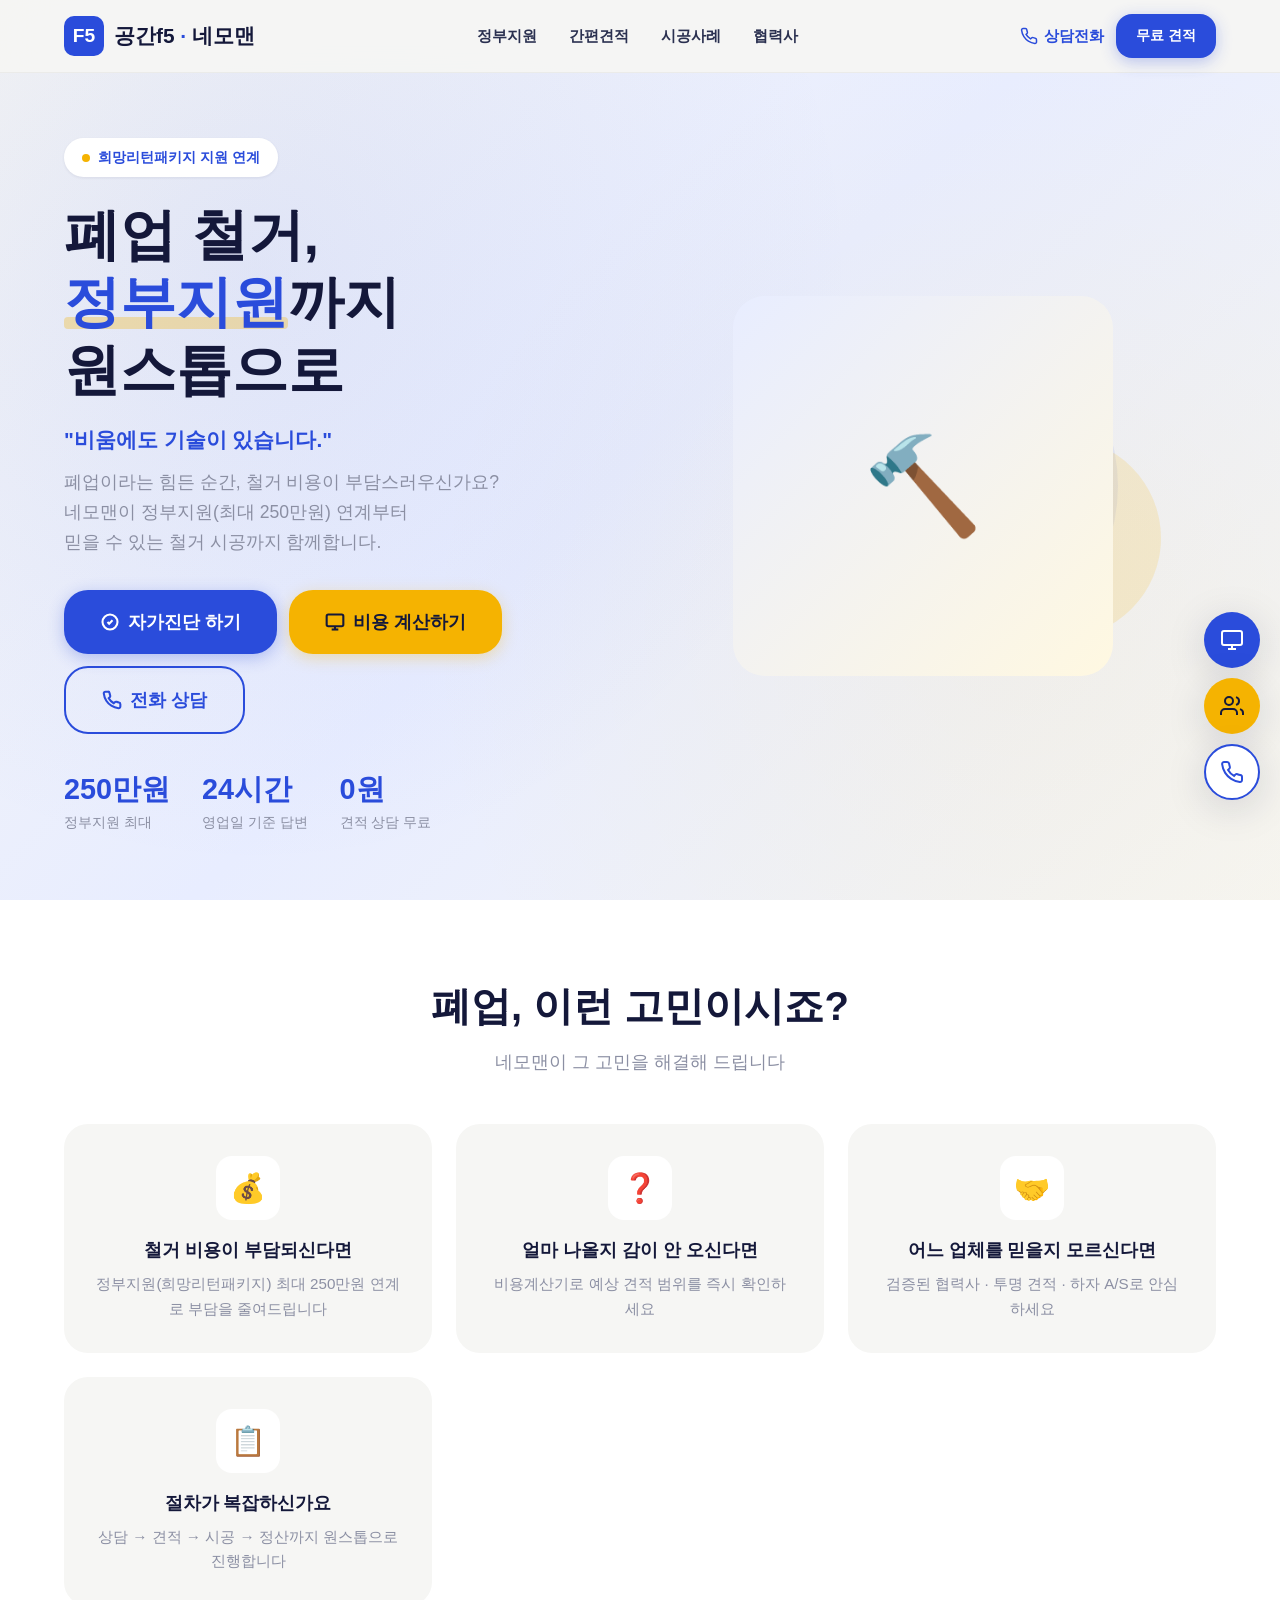
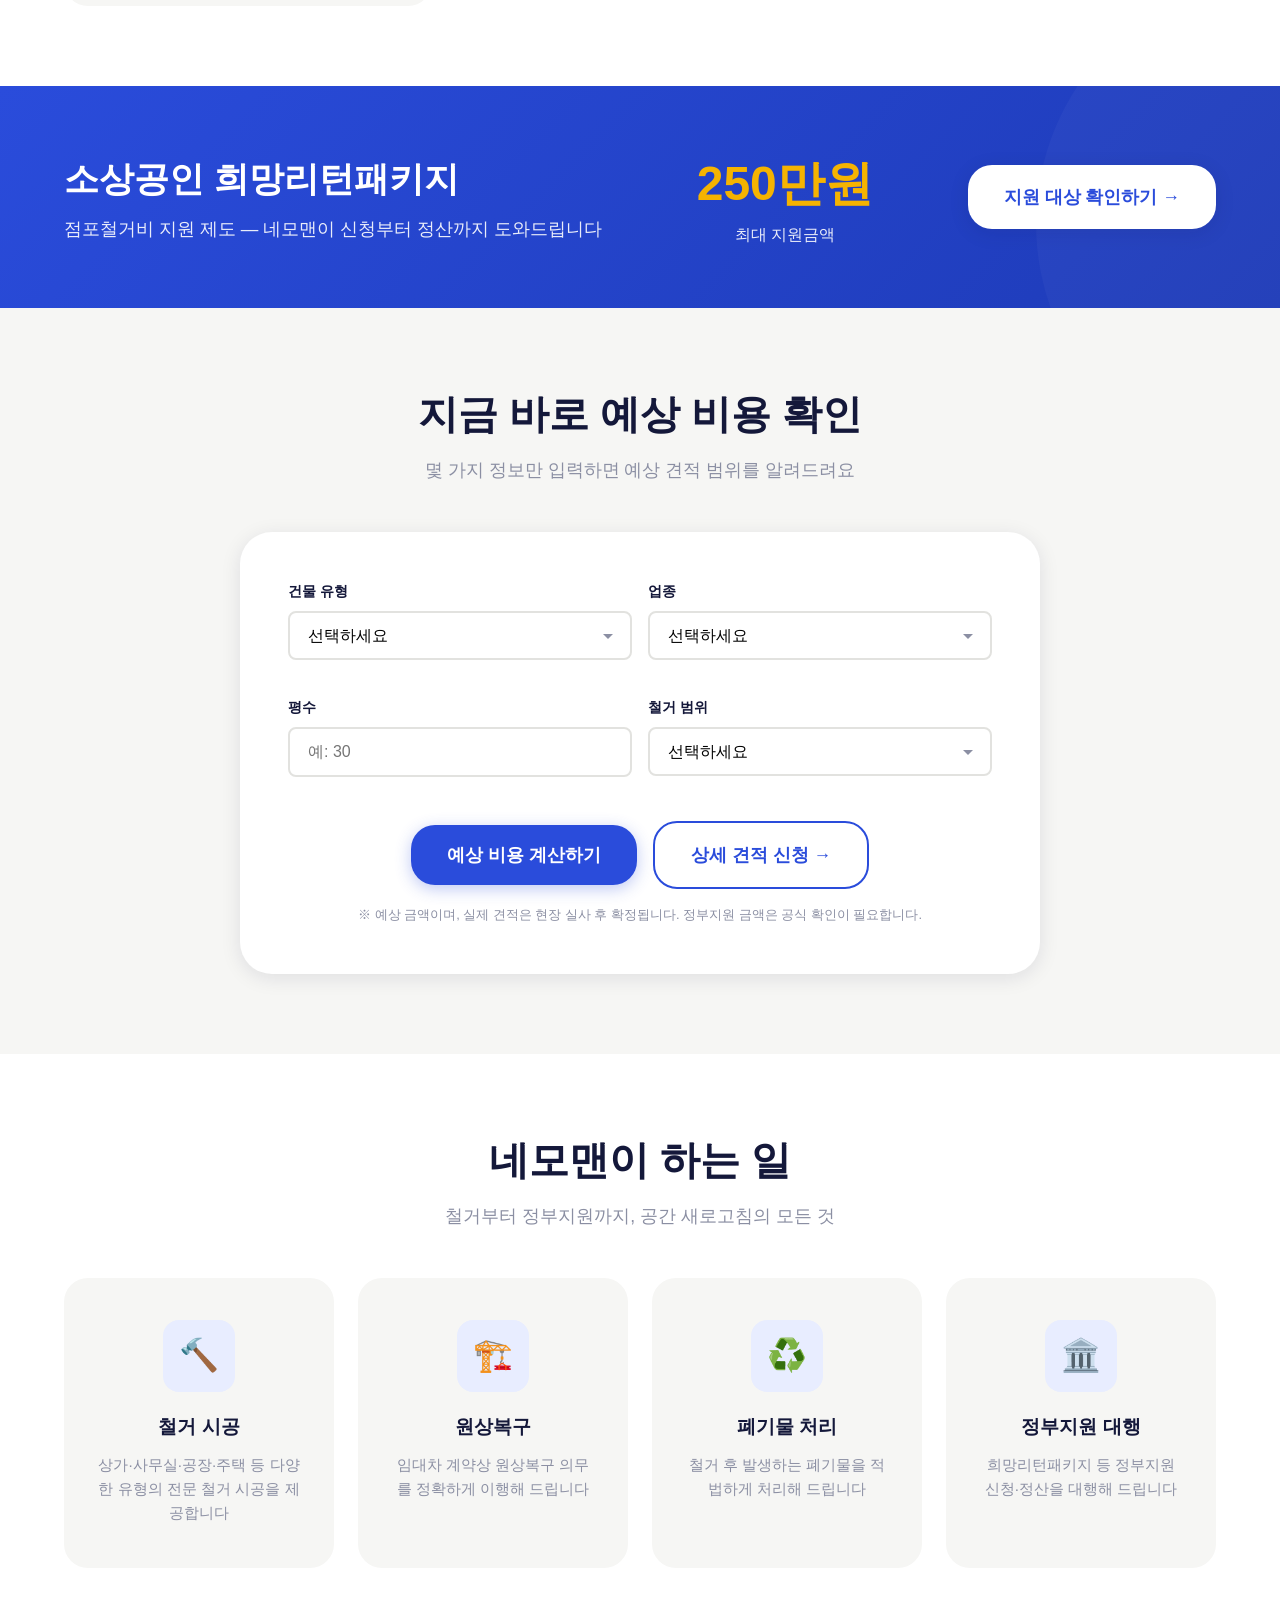
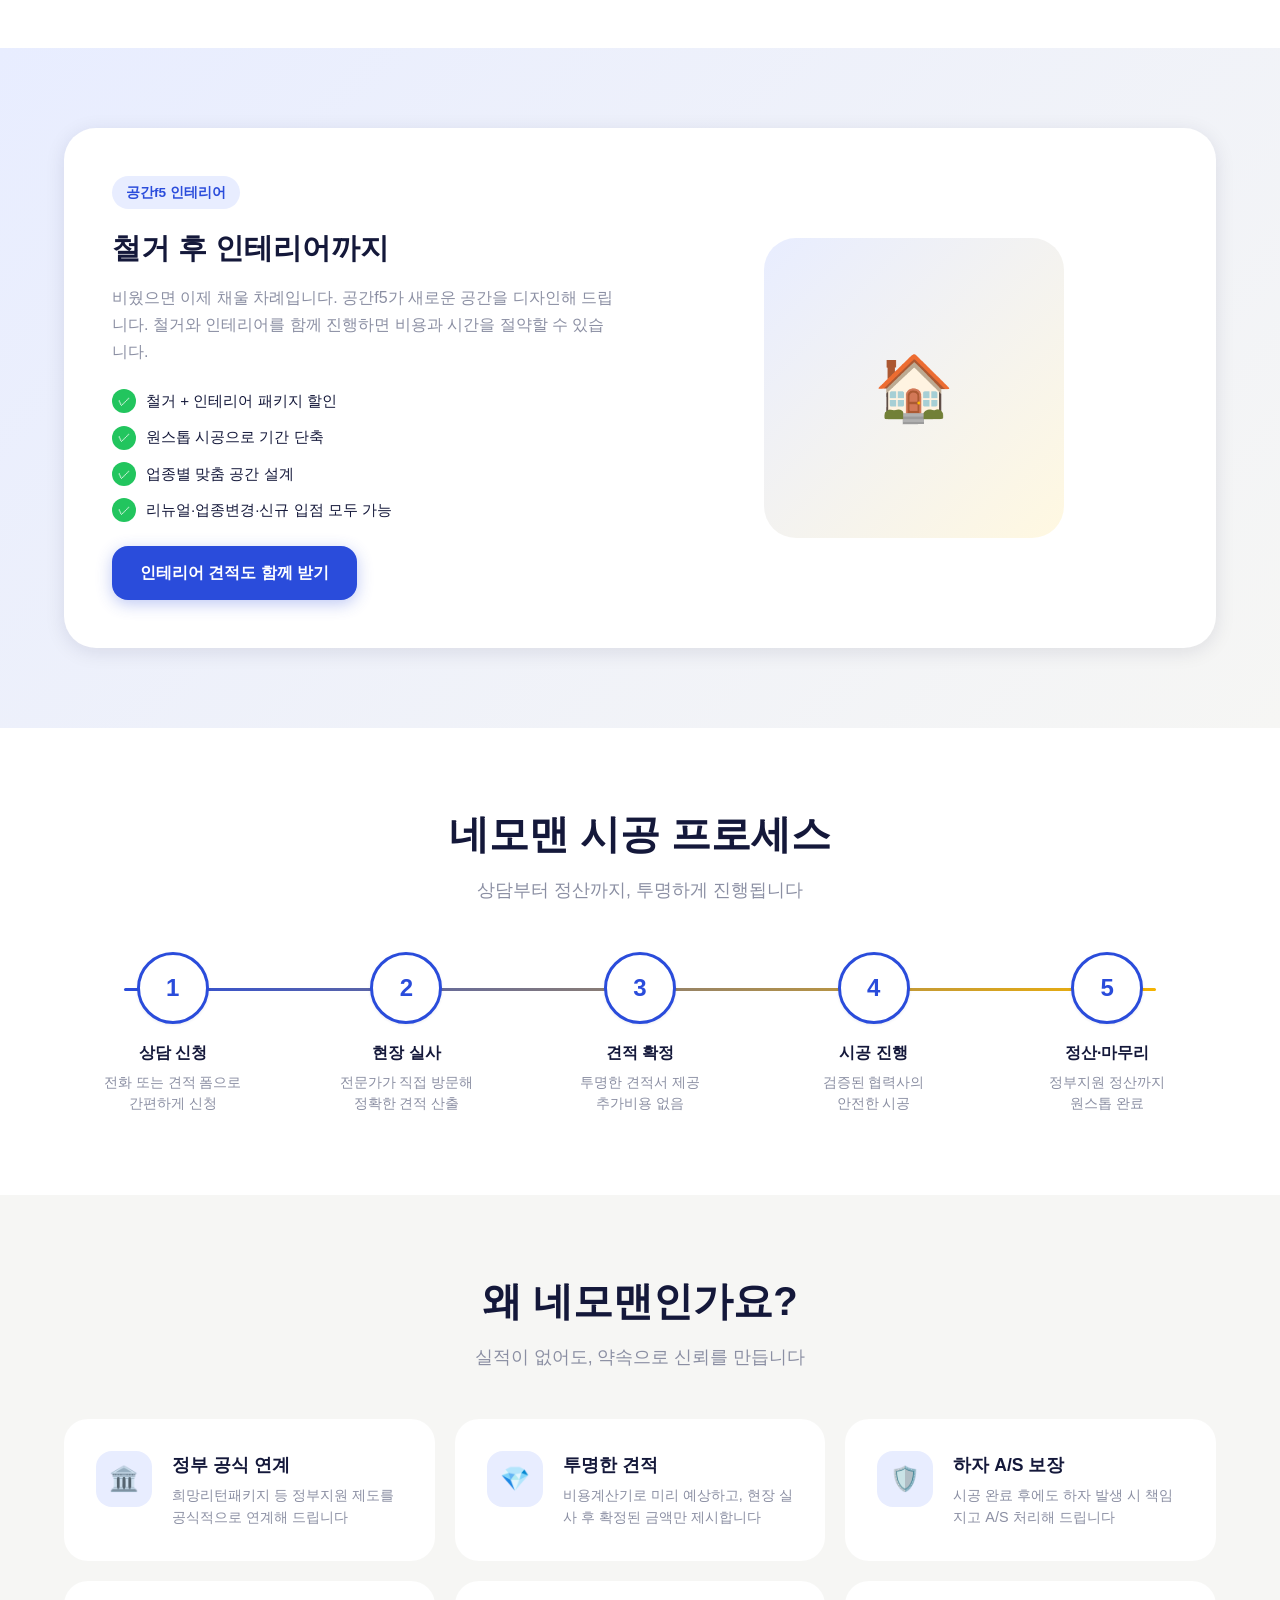
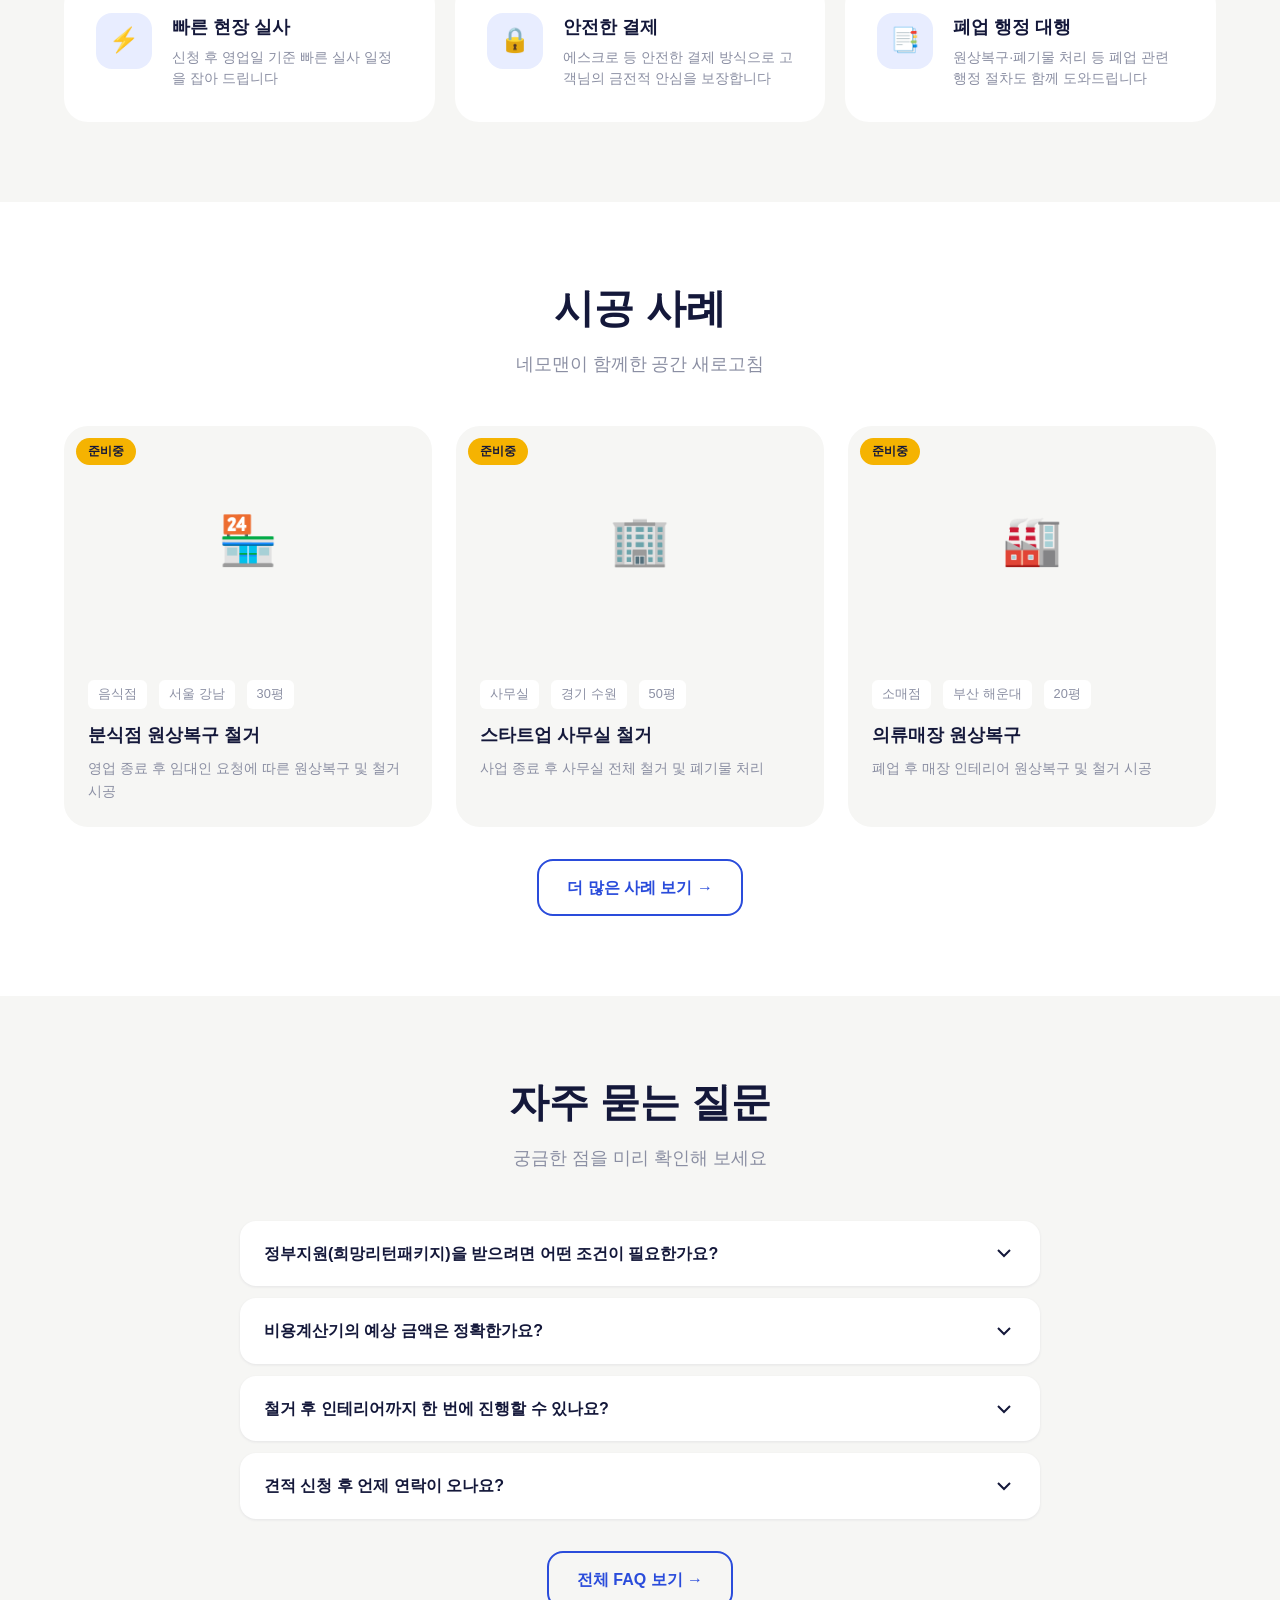
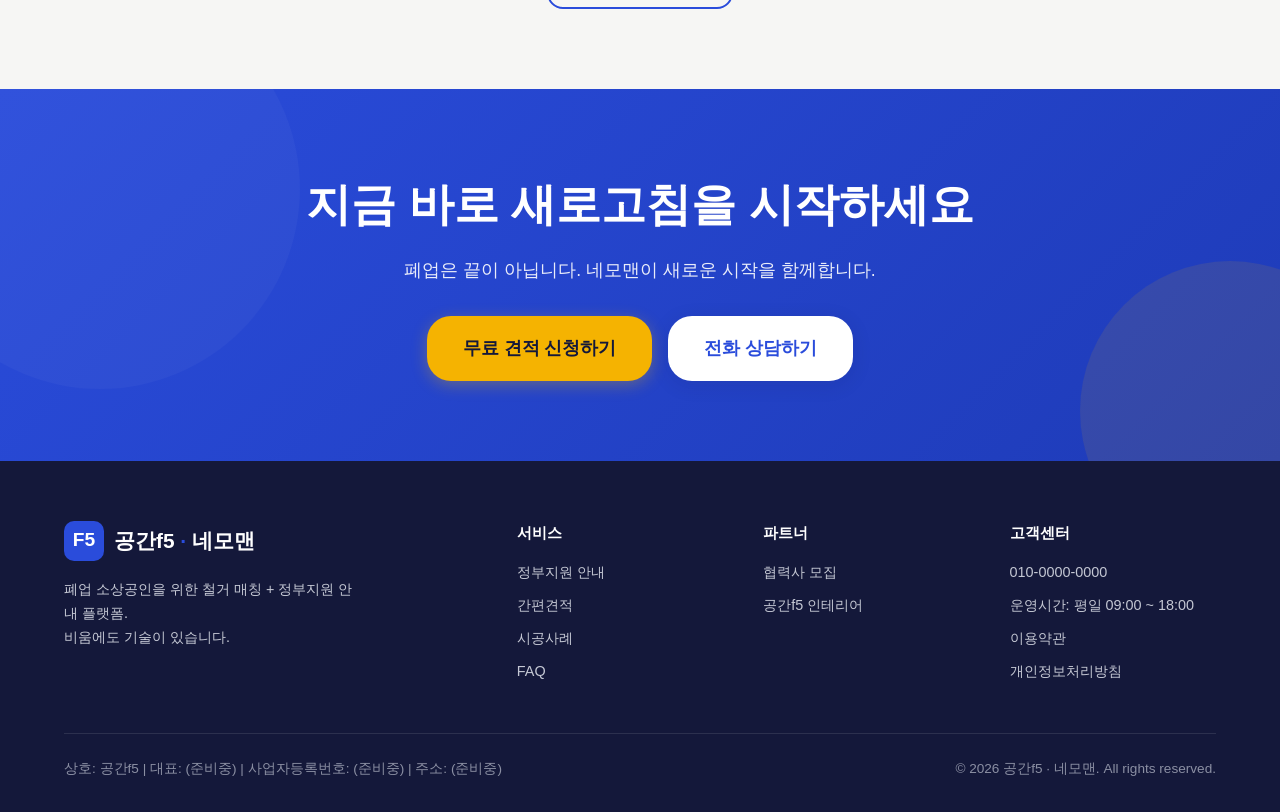
==== page/index.html @ 36fe24f1 "page 디렉토리 사이트 페이지 추가 Co-Authored-By: Claude Opus 4.8 (1M context) <noreply@anthropic.com>" ====
<!DOCTYPE html>
<html lang="ko">
<head>
    <meta charset="UTF-8">
    <meta name="viewport" content="width=device-width, initial-scale=1.0">
    <title>네모맨 · 공간f5 — 폐업 철거, 정부지원까지 원스톱</title>
    <meta name="description" content="폐업 소상공인을 위한 철거 매칭 + 정부지원 안내. 희망리턴패키지 최대 250만원 지원 연계. 비용계산기로 바로 확인하세요.">
    <link rel="stylesheet" href="style.css">
    <style>
        /* ===== HERO SECTION ===== */
        .hero {
            min-height: 100vh;
            display: flex;
            align-items: center;
            padding-top: 72px;
            position: relative;
            overflow: hidden;
            background: linear-gradient(135deg, var(--bg) 0%, var(--light-blue) 50%, var(--bg) 100%);
        }

        .hero-bg-pattern {
            position: absolute;
            top: 0;
            left: 0;
            right: 0;
            bottom: 0;
            background-image: 
                radial-gradient(circle at 20% 30%, rgba(42,76,219,0.08) 0%, transparent 50%),
                radial-gradient(circle at 80% 70%, rgba(245,179,1,0.06) 0%, transparent 50%);
            pointer-events: none;
        }

        .hero-inner {
            max-width: 1200px;
            margin: 0 auto;
            padding: 0 24px;
            display: grid;
            grid-template-columns: 1fr 1fr;
            gap: 60px;
            align-items: center;
            position: relative;
            z-index: 1;
        }

        .hero-content {
            animation: fadeInUp 0.8s ease forwards;
        }

        .hero-tag {
            display: inline-flex;
            align-items: center;
            gap: 8px;
            background: var(--white);
            color: var(--primary);
            padding: 8px 18px;
            border-radius: 100px;
            font-size: 0.9rem;
            font-weight: 700;
            margin-bottom: 24px;
            box-shadow: var(--shadow-sm);
        }

        .hero-tag .dot {
            width: 8px;
            height: 8px;
            background: var(--accent);
            border-radius: 50%;
            animation: pulse 2s ease infinite;
        }

        .hero-title {
            font-size: clamp(2.2rem, 5vw, 3.5rem);
            font-weight: 900;
            line-height: 1.2;
            margin-bottom: 20px;
            color: var(--ink);
        }

        .hero-title .highlight {
            color: var(--primary);
            position: relative;
        }

        .hero-title .highlight::after {
            content: '';
            position: absolute;
            bottom: 4px;
            left: 0;
            right: 0;
            height: 12px;
            background: var(--accent);
            opacity: 0.3;
            border-radius: 4px;
            z-index: -1;
        }

        .hero-slogan {
            font-size: 1.3rem;
            font-weight: 600;
            color: var(--primary);
            margin-bottom: 12px;
        }

        .hero-desc {
            font-size: 1.1rem;
            color: var(--gray);
            margin-bottom: 32px;
            line-height: 1.7;
        }

        .hero-cta-group {
            display: flex;
            flex-wrap: wrap;
            gap: 12px;
            margin-bottom: 32px;
        }

        .hero-stats {
            display: flex;
            gap: 32px;
        }

        .hero-stat {
            text-align: left;
        }

        .hero-stat-number {
            font-size: 1.8rem;
            font-weight: 900;
            color: var(--primary);
        }

        .hero-stat-label {
            font-size: 0.85rem;
            color: var(--gray);
            font-weight: 500;
        }

        .hero-visual {
            display: flex;
            justify-content: center;
            align-items: center;
            position: relative;
            animation: fadeInUp 0.8s ease 0.2s both;
        }

        .hero-character {
            width: 100%;
            max-width: 420px;
            position: relative;
            z-index: 2;
        }

        .hero-character img {
            width: 100%;
            border-radius: var(--radius-xl);
            box-shadow: var(--shadow-lg);
        }

        .hero-blob {
            position: absolute;
            width: 350px;
            height: 350px;
            background: var(--primary);
            opacity: 0.08;
            border-radius: 50%;
            top: 50%;
            left: 50%;
            transform: translate(-50%, -50%);
            z-index: 1;
        }

        .hero-blob-accent {
            position: absolute;
            width: 200px;
            height: 200px;
            background: var(--accent);
            opacity: 0.15;
            border-radius: 50%;
            bottom: 10%;
            right: 10%;
            z-index: 1;
        }

        /* ===== EMPATHY SECTION ===== */
        .empathy {
            background: var(--white);
        }

        .empathy-grid {
            display: grid;
            grid-template-columns: repeat(auto-fit, minmax(280px, 1fr));
            gap: 24px;
        }

        .empathy-card {
            background: var(--bg);
            border-radius: var(--radius-lg);
            padding: 32px;
            text-align: center;
            transition: all 0.3s ease;
        }

        .empathy-card:hover {
            background: var(--light-blue);
            transform: translateY(-4px);
        }

        .empathy-icon {
            width: 64px;
            height: 64px;
            background: var(--white);
            border-radius: var(--radius);
            display: flex;
            align-items: center;
            justify-content: center;
            margin: 0 auto 16px;
            font-size: 1.8rem;
        }

        .empathy-card h3 {
            font-size: 1.1rem;
            font-weight: 700;
            margin-bottom: 8px;
        }

        .empathy-card p {
            font-size: 0.95rem;
            color: var(--gray);
        }

        /* ===== SUPPORT BANNER ===== */
        .support-banner {
            background: linear-gradient(135deg, var(--primary) 0%, var(--primary-dark) 100%);
            color: var(--white);
            padding: 60px 0;
            position: relative;
            overflow: hidden;
        }

        .support-banner::before {
            content: '';
            position: absolute;
            top: -50%;
            right: -20%;
            width: 500px;
            height: 500px;
            background: rgba(255,255,255,0.03);
            border-radius: 50%;
        }

        .support-banner-inner {
            max-width: 1200px;
            margin: 0 auto;
            padding: 0 24px;
            display: flex;
            justify-content: space-between;
            align-items: center;
            flex-wrap: wrap;
            gap: 24px;
            position: relative;
            z-index: 1;
        }

        .support-banner-text h2 {
            font-size: clamp(1.5rem, 3vw, 2.2rem);
            font-weight: 800;
            margin-bottom: 8px;
        }

        .support-banner-text p {
            font-size: 1.1rem;
            opacity: 0.9;
        }

        .support-banner-amount {
            text-align: center;
        }

        .support-banner-amount .amount {
            font-size: 3rem;
            font-weight: 900;
            color: var(--accent);
        }

        .support-banner-amount .label {
            font-size: 1rem;
            opacity: 0.9;
        }

        /* ===== CALCULATOR TEASER ===== */
        .calc-teaser {
            background: var(--bg);
        }

        .calc-teaser-inner {
            background: var(--white);
            border-radius: var(--radius-xl);
            padding: 48px;
            box-shadow: var(--shadow);
            max-width: 800px;
            margin: 0 auto;
        }

        .calc-teaser-form {
            display: grid;
            grid-template-columns: repeat(2, 1fr);
            gap: 16px;
            margin-bottom: 24px;
        }

        .calc-teaser-result {
            background: linear-gradient(135deg, var(--light-blue) 0%, var(--light-yellow) 100%);
            border-radius: var(--radius);
            padding: 24px;
            text-align: center;
            margin-bottom: 20px;
        }

        .calc-teaser-result .result-label {
            font-size: 0.9rem;
            color: var(--gray);
            margin-bottom: 8px;
        }

        .calc-teaser-result .result-amount {
            font-size: 2rem;
            font-weight: 900;
            color: var(--primary);
        }

        .calc-teaser-result .result-note {
            font-size: 0.8rem;
            color: var(--gray);
            margin-top: 8px;
        }

        .calc-teaser-disclaimer {
            font-size: 0.8rem;
            color: var(--gray);
            text-align: center;
        }

        /* ===== SERVICES ===== */
        .services {
            background: var(--white);
        }

        .services-grid {
            display: grid;
            grid-template-columns: repeat(auto-fit, minmax(260px, 1fr));
            gap: 24px;
        }

        .service-card {
            background: var(--bg);
            border-radius: var(--radius-lg);
            padding: 40px 32px;
            text-align: center;
            transition: all 0.3s ease;
            border: 2px solid transparent;
        }

        .service-card:hover {
            border-color: var(--primary);
            transform: translateY(-6px);
            box-shadow: var(--shadow);
        }

        .service-icon {
            width: 72px;
            height: 72px;
            background: var(--light-blue);
            border-radius: var(--radius);
            display: flex;
            align-items: center;
            justify-content: center;
            margin: 0 auto 20px;
            font-size: 2rem;
        }

        .service-card h3 {
            font-size: 1.2rem;
            font-weight: 800;
            margin-bottom: 10px;
        }

        .service-card p {
            font-size: 0.95rem;
            color: var(--gray);
            line-height: 1.6;
        }

        /* ===== CROSS-SELL BRIDGE ===== */
        .cross-sell {
            background: linear-gradient(135deg, var(--light-blue) 0%, var(--bg) 100%);
        }

        .cross-sell-card {
            background: var(--white);
            border-radius: var(--radius-xl);
            padding: 48px;
            display: grid;
            grid-template-columns: 1fr 1fr;
            gap: 40px;
            align-items: center;
            box-shadow: var(--shadow);
        }

        .cross-sell-text h3 {
            font-size: 1.8rem;
            font-weight: 800;
            margin-bottom: 12px;
        }

        .cross-sell-text p {
            color: var(--gray);
            margin-bottom: 24px;
            line-height: 1.7;
        }

        .cross-sell-features {
            display: flex;
            flex-direction: column;
            gap: 12px;
            margin-bottom: 24px;
        }

        .cross-sell-feature {
            display: flex;
            align-items: center;
            gap: 10px;
            font-size: 0.95rem;
        }

        .cross-sell-feature .check {
            width: 24px;
            height: 24px;
            background: var(--success);
            color: var(--white);
            border-radius: 50%;
            display: flex;
            align-items: center;
            justify-content: center;
            font-size: 0.8rem;
            flex-shrink: 0;
        }

        .cross-sell-visual {
            display: flex;
            justify-content: center;
            align-items: center;
        }

        .cross-sell-visual .placeholder {
            width: 100%;
            max-width: 300px;
            aspect-ratio: 1;
            background: linear-gradient(135deg, var(--light-blue), var(--light-yellow));
            border-radius: var(--radius-xl);
            display: flex;
            align-items: center;
            justify-content: center;
            font-size: 4rem;
        }

        /* ===== PROCESS ===== */
        .process {
            background: var(--white);
        }

        .process-steps {
            display: flex;
            justify-content: space-between;
            align-items: flex-start;
            gap: 16px;
            position: relative;
        }

        .process-steps::before {
            content: '';
            position: absolute;
            top: 36px;
            left: 60px;
            right: 60px;
            height: 3px;
            background: linear-gradient(90deg, var(--primary), var(--accent));
            border-radius: 3px;
        }

        .process-step {
            flex: 1;
            text-align: center;
            position: relative;
            z-index: 1;
        }

        .process-step-number {
            width: 72px;
            height: 72px;
            background: var(--white);
            border: 3px solid var(--primary);
            border-radius: 50%;
            display: flex;
            align-items: center;
            justify-content: center;
            margin: 0 auto 16px;
            font-size: 1.5rem;
            font-weight: 900;
            color: var(--primary);
            box-shadow: var(--shadow-sm);
        }

        .process-step h4 {
            font-size: 1rem;
            font-weight: 700;
            margin-bottom: 6px;
        }

        .process-step p {
            font-size: 0.85rem;
            color: var(--gray);
        }

        /* ===== STRENGTHS ===== */
        .strengths {
            background: var(--bg);
        }

        .strengths-grid {
            display: grid;
            grid-template-columns: repeat(auto-fit, minmax(300px, 1fr));
            gap: 20px;
        }

        .strength-card {
            background: var(--white);
            border-radius: var(--radius-lg);
            padding: 32px;
            display: flex;
            gap: 20px;
            align-items: flex-start;
            transition: all 0.3s ease;
        }

        .strength-card:hover {
            box-shadow: var(--shadow);
            transform: translateY(-4px);
        }

        .strength-icon {
            width: 56px;
            height: 56px;
            background: var(--light-blue);
            border-radius: var(--radius);
            display: flex;
            align-items: center;
            justify-content: center;
            font-size: 1.5rem;
            flex-shrink: 0;
        }

        .strength-text h4 {
            font-size: 1.1rem;
            font-weight: 700;
            margin-bottom: 6px;
        }

        .strength-text p {
            font-size: 0.9rem;
            color: var(--gray);
            line-height: 1.5;
        }

        /* ===== CASES PREVIEW ===== */
        .cases-preview {
            background: var(--white);
        }

        .cases-grid {
            display: grid;
            grid-template-columns: repeat(auto-fit, minmax(300px, 1fr));
            gap: 24px;
        }

        .case-card {
            background: var(--bg);
            border-radius: var(--radius-lg);
            overflow: hidden;
            transition: all 0.3s ease;
        }

        .case-card:hover {
            box-shadow: var(--shadow);
            transform: translateY(-4px);
        }

        .case-image {
            width: 100%;
            aspect-ratio: 16/10;
            background: linear-gradient(135deg, var(--light-blue), var(--light-gray));
            display: flex;
            align-items: center;
            justify-content: center;
            font-size: 3rem;
            position: relative;
        }

        .case-image .coming-soon {
            position: absolute;
            top: 12px;
            left: 12px;
            background: var(--accent);
            color: var(--ink);
            padding: 4px 12px;
            border-radius: 100px;
            font-size: 0.75rem;
            font-weight: 700;
        }

        .case-info {
            padding: 24px;
        }

        .case-meta {
            display: flex;
            gap: 12px;
            margin-bottom: 12px;
            flex-wrap: wrap;
        }

        .case-meta span {
            font-size: 0.8rem;
            color: var(--gray);
            background: var(--white);
            padding: 4px 10px;
            border-radius: 6px;
        }

        .case-info h3 {
            font-size: 1.1rem;
            font-weight: 700;
            margin-bottom: 8px;
        }

        .case-info p {
            font-size: 0.9rem;
            color: var(--gray);
        }

        /* ===== FAQ PREVIEW ===== */
        .faq-preview {
            background: var(--bg);
        }

        .faq-list {
            max-width: 800px;
            margin: 0 auto;
        }

        .faq-item {
            background: var(--white);
            border-radius: var(--radius);
            margin-bottom: 12px;
            overflow: hidden;
            box-shadow: var(--shadow-sm);
        }

        .faq-question {
            padding: 20px 24px;
            display: flex;
            justify-content: space-between;
            align-items: center;
            cursor: pointer;
            font-weight: 700;
            font-size: 1rem;
            transition: background 0.2s ease;
        }

        .faq-question:hover {
            background: var(--light-blue);
        }

        .faq-question .icon {
            width: 24px;
            height: 24px;
            transition: transform 0.3s ease;
            flex-shrink: 0;
        }

        .faq-item.active .faq-question .icon {
            transform: rotate(180deg);
        }

        .faq-answer {
            max-height: 0;
            overflow: hidden;
            transition: max-height 0.3s ease, padding 0.3s ease;
        }

        .faq-item.active .faq-answer {
            max-height: 300px;
            padding: 0 24px 20px;
        }

        .faq-answer p {
            color: var(--gray);
            line-height: 1.7;
        }

        /* ===== FINAL CTA ===== */
        .final-cta {
            background: linear-gradient(135deg, var(--primary) 0%, var(--primary-dark) 100%);
            color: var(--white);
            text-align: center;
            padding: 80px 0;
            position: relative;
            overflow: hidden;
        }

        .final-cta::before {
            content: '';
            position: absolute;
            top: -100px;
            left: -100px;
            width: 400px;
            height: 400px;
            background: rgba(255,255,255,0.03);
            border-radius: 50%;
        }

        .final-cta::after {
            content: '';
            position: absolute;
            bottom: -100px;
            right: -100px;
            width: 300px;
            height: 300px;
            background: rgba(245,179,1,0.1);
            border-radius: 50%;
        }

        .final-cta h2 {
            font-size: clamp(1.8rem, 4vw, 2.8rem);
            font-weight: 900;
            margin-bottom: 16px;
            position: relative;
            z-index: 1;
        }

        .final-cta p {
            font-size: 1.1rem;
            opacity: 0.9;
            margin-bottom: 32px;
            position: relative;
            z-index: 1;
        }

        .final-cta .btn-group {
            display: flex;
            justify-content: center;
            gap: 16px;
            flex-wrap: wrap;
            position: relative;
            z-index: 1;
        }

        /* ===== RESPONSIVE ===== */
        @media (max-width: 1024px) {
            .hero-inner {
                grid-template-columns: 1fr;
                text-align: center;
            }

            .hero-content {
                order: 2;
            }

            .hero-visual {
                order: 1;
            }

            .hero-stats {
                justify-content: center;
            }

            .hero-stat {
                text-align: center;
            }

            .process-steps {
                flex-wrap: wrap;
            }

            .process-steps::before {
                display: none;
            }

            .process-step {
                flex: 1 1 45%;
            }

            .cross-sell-card {
                grid-template-columns: 1fr;
            }

            .calc-teaser-form {
                grid-template-columns: 1fr;
            }
        }

        @media (max-width: 768px) {
            .hero {
                min-height: auto;
                padding: 100px 0 60px;
            }

            .hero-character {
                max-width: 280px;
            }

            .process-step {
                flex: 1 1 100%;
            }

            .calc-teaser-inner {
                padding: 28px;
            }

            .cross-sell-card {
                padding: 28px;
            }

            .support-banner-inner {
                flex-direction: column;
                text-align: center;
            }
        }
    </style>
</head>
<body>
    <!-- ===== HEADER ===== -->
    <header class="header">
        <div class="header-inner">
            <a href="index.html" class="logo">
                <div class="logo-icon">F5</div>
                <div>공간f5 <span>·</span> 네모맨</div>
            </a>
            <nav class="nav">
                <a href="support.html">정부지원</a>
                <a href="estimate.html">간편견적</a>
                <a href="cases.html">시공사례</a>
                <a href="partner.html">협력사</a>
            </nav>
            <div class="header-actions">
                <a href="tel:010-0000-0000" class="phone-link">
                    <svg viewBox="0 0 24 24" fill="none" stroke="currentColor" stroke-width="2"><path d="M22 16.92v3a2 2 0 0 1-2.18 2 19.79 19.79 0 0 1-8.63-3.07 19.5 19.5 0 0 1-6-6 19.79 19.79 0 0 1-3.07-8.67A2 2 0 0 1 4.11 2h3a2 2 0 0 1 2 1.72c.127.96.361 1.903.7 2.81a2 2 0 0 1-.45 2.11L8.09 9.91a16 16 0 0 0 6 6l1.27-1.27a2 2 0 0 1 2.11-.45c.907.339 1.85.573 2.81.7A2 2 0 0 1 22 16.92z"/></svg>
                    상담전화
                </a>
                <a href="estimate.html" class="btn btn-primary btn-sm">무료 견적</a>
            </div>
            <button class="menu-toggle" onclick="toggleMenu()">
                <span></span>
                <span></span>
                <span></span>
            </button>
        </div>
    </header>

    <!-- Mobile Menu -->
    <div class="mobile-menu" id="mobileMenu">
        <a href="support.html">정부지원</a>
        <a href="estimate.html">간편견적</a>
        <a href="cases.html">시공사례</a>
        <a href="partner.html">협력사</a>
        <a href="faq.html">FAQ</a>
        <a href="estimate.html" class="btn btn-primary">무료 견적 받기</a>
    </div>

    <!-- ===== HERO ===== -->
    <section class="hero">
        <div class="hero-bg-pattern"></div>
        <div class="hero-inner">
            <div class="hero-content">
                <div class="hero-tag">
                    <span class="dot"></span>
                    희망리턴패키지 지원 연계
                </div>
                <h1 class="hero-title">
                    폐업 철거,<br>
                    <span class="highlight">정부지원</span>까지<br>
                    원스톱으로
                </h1>
                <p class="hero-slogan">"비움에도 기술이 있습니다."</p>
                <p class="hero-desc">
                    폐업이라는 힘든 순간, 철거 비용이 부담스러우신가요?<br>
                    네모맨이 정부지원(최대 250만원) 연계부터<br>
                    믿을 수 있는 철거 시공까지 함께합니다.
                </p>
                <div class="hero-cta-group">
                    <a href="support.html" class="btn btn-primary btn-lg">
                        <svg width="20" height="20" viewBox="0 0 24 24" fill="none" stroke="currentColor" stroke-width="2.5"><path d="M9 12l2 2 4-4m6 2a9 9 0 11-18 0 9 9 0 0118 0z"/></svg>
                        자가진단 하기
                    </a>
                    <a href="estimate.html" class="btn btn-accent btn-lg">
                        <svg width="20" height="20" viewBox="0 0 24 24" fill="none" stroke="currentColor" stroke-width="2.5"><rect x="2" y="3" width="20" height="14" rx="2"/><line x1="8" y1="21" x2="16" y2="21"/><line x1="12" y1="17" x2="12" y2="21"/></svg>
                        비용 계산하기
                    </a>
                    <a href="tel:010-0000-0000" class="btn btn-outline btn-lg">
                        <svg width="20" height="20" viewBox="0 0 24 24" fill="none" stroke="currentColor" stroke-width="2.5"><path d="M22 16.92v3a2 2 0 0 1-2.18 2 19.79 19.79 0 0 1-8.63-3.07 19.5 19.5 0 0 1-6-6 19.79 19.79 0 0 1-3.07-8.67A2 2 0 0 1 4.11 2h3a2 2 0 0 1 2 1.72c.127.96.361 1.903.7 2.81a2 2 0 0 1-.45 2.11L8.09 9.91a16 16 0 0 0 6 6l1.27-1.27a2 2 0 0 1 2.11-.45c.907.339 1.85.573 2.81.7A2 2 0 0 1 22 16.92z"/></svg>
                        전화 상담
                    </a>
                </div>
                <div class="hero-stats">
                    <div class="hero-stat">
                        <div class="hero-stat-number">250만원</div>
                        <div class="hero-stat-label">정부지원 최대</div>
                    </div>
                    <div class="hero-stat">
                        <div class="hero-stat-number">24시간</div>
                        <div class="hero-stat-label">영업일 기준 답변</div>
                    </div>
                    <div class="hero-stat">
                        <div class="hero-stat-number">0원</div>
                        <div class="hero-stat-label">견적 상담 무료</div>
                    </div>
                </div>
            </div>
            <div class="hero-visual">
                <div class="hero-blob"></div>
                <div class="hero-blob-accent"></div>
                <div class="hero-character animate-float">
                    <img src="assets/nemoman-hero.png" alt="네모맨 — 공간 철거 전문가" onerror="this.style.display='none'; this.nextElementSibling.style.display='flex';">
                    <div style="display:none; width:100%; max-width:380px; aspect-ratio:1; background:linear-gradient(135deg, var(--light-blue), var(--light-yellow)); border-radius:var(--radius-xl); align-items:center; justify-content:center; font-size:6rem;">🔨</div>
                </div>
            </div>
        </div>
    </section>

    <!-- ===== EMPATHY ===== -->
    <section class="empathy section">
        <div class="container">
            <h2 class="section-title">폐업, 이런 고민이시죠?</h2>
            <p class="section-subtitle">네모맨이 그 고민을 해결해 드립니다</p>
            <div class="empathy-grid">
                <div class="empathy-card">
                    <div class="empathy-icon">💰</div>
                    <h3>철거 비용이 부담되신다면</h3>
                    <p>정부지원(희망리턴패키지) 최대 250만원 연계로 부담을 줄여드립니다</p>
                </div>
                <div class="empathy-card">
                    <div class="empathy-icon">❓</div>
                    <h3>얼마 나올지 감이 안 오신다면</h3>
                    <p>비용계산기로 예상 견적 범위를 즉시 확인하세요</p>
                </div>
                <div class="empathy-card">
                    <div class="empathy-icon">🤝</div>
                    <h3>어느 업체를 믿을지 모르신다면</h3>
                    <p>검증된 협력사 · 투명 견적 · 하자 A/S로 안심하세요</p>
                </div>
                <div class="empathy-card">
                    <div class="empathy-icon">📋</div>
                    <h3>절차가 복잡하신가요</h3>
                    <p>상담 → 견적 → 시공 → 정산까지 원스톱으로 진행합니다</p>
                </div>
            </div>
        </div>
    </section>

    <!-- ===== SUPPORT BANNER ===== -->
    <section class="support-banner">
        <div class="support-banner-inner">
            <div class="support-banner-text">
                <h2>소상공인 희망리턴패키지</h2>
                <p>점포철거비 지원 제도 — 네모맨이 신청부터 정산까지 도와드립니다</p>
            </div>
            <div class="support-banner-amount">
                <div class="amount">250만원</div>
                <div class="label">최대 지원금액</div>
            </div>
            <a href="support.html" class="btn btn-white btn-lg">지원 대상 확인하기 →</a>
        </div>
    </section>

    <!-- ===== CALCULATOR TEASER ===== -->
    <section class="calc-teaser section">
        <div class="container">
            <h2 class="section-title">지금 바로 예상 비용 확인</h2>
            <p class="section-subtitle">몇 가지 정보만 입력하면 예상 견적 범위를 알려드려요</p>
            <div class="calc-teaser-inner">
                <div class="calc-teaser-form">
                    <div class="form-group">
                        <label class="form-label">건물 유형</label>
                        <select class="form-select" id="calcType">
                            <option value="">선택하세요</option>
                            <option value="store">상가/점포</option>
                            <option value="office">사무실</option>
                            <option value="factory">공장</option>
                            <option value="house">주택</option>
                        </select>
                    </div>
                    <div class="form-group">
                        <label class="form-label">업종</label>
                        <select class="form-select" id="calcCategory">
                            <option value="">선택하세요</option>
                            <option value="food">음식점</option>
                            <option value="retail">소매점</option>
                            <option value="service">서비스업</option>
                            <option value="office">사무실</option>
                            <option value="other">기타</option>
                        </select>
                    </div>
                    <div class="form-group">
                        <label class="form-label">평수</label>
                        <input type="number" class="form-input" id="calcSize" placeholder="예: 30">
                    </div>
                    <div class="form-group">
                        <label class="form-label">철거 범위</label>
                        <select class="form-select" id="calcScope">
                            <option value="">선택하세요</option>
                            <option value="partial">부분 철거</option>
                            <option value="full">전체 철거</option>
                        </select>
                    </div>
                </div>
                <div class="calc-teaser-result" id="calcResult" style="display:none;">
                    <div class="result-label">예상 견적 범위</div>
                    <div class="result-amount" id="calcAmount">0 ~ 0만원</div>
                    <div class="result-note" id="calcSupport">정부지원 대상 시 예상 자기부담금: 0만원</div>
                </div>
                <div style="text-align:center; margin-bottom:16px;">
                    <button class="btn btn-primary btn-lg" onclick="calculateTeaser()" id="calcBtn">예상 비용 계산하기</button>
                    <a href="estimate.html" class="btn btn-outline btn-lg" style="margin-left:12px;">상세 견적 신청 →</a>
                </div>
                <p class="calc-teaser-disclaimer">※ 예상 금액이며, 실제 견적은 현장 실사 후 확정됩니다. 정부지원 금액은 공식 확인이 필요합니다.</p>
            </div>
        </div>
    </section>

    <!-- ===== SERVICES ===== -->
    <section class="services section">
        <div class="container">
            <h2 class="section-title">네모맨이 하는 일</h2>
            <p class="section-subtitle">철거부터 정부지원까지, 공간 새로고침의 모든 것</p>
            <div class="services-grid">
                <div class="service-card">
                    <div class="service-icon">🔨</div>
                    <h3>철거 시공</h3>
                    <p>상가·사무실·공장·주택 등 다양한 유형의 전문 철거 시공을 제공합니다</p>
                </div>
                <div class="service-card">
                    <div class="service-icon">🏗️</div>
                    <h3>원상복구</h3>
                    <p>임대차 계약상 원상복구 의무를 정확하게 이행해 드립니다</p>
                </div>
                <div class="service-card">
                    <div class="service-icon">♻️</div>
                    <h3>폐기물 처리</h3>
                    <p>철거 후 발생하는 폐기물을 적법하게 처리해 드립니다</p>
                </div>
                <div class="service-card">
                    <div class="service-icon">🏛️</div>
                    <h3>정부지원 대행</h3>
                    <p>희망리턴패키지 등 정부지원 신청·정산을 대행해 드립니다</p>
                </div>
            </div>
        </div>
    </section>

    <!-- ===== CROSS-SELL BRIDGE ===== -->
    <section class="cross-sell section">
        <div class="container">
            <div class="cross-sell-card">
                <div class="cross-sell-text">
                    <span class="tag tag-primary" style="margin-bottom:16px;">공간f5 인테리어</span>
                    <h3>철거 후 인테리어까지</h3>
                    <p>비웠으면 이제 채울 차례입니다. 공간f5가 새로운 공간을 디자인해 드립니다. 철거와 인테리어를 함께 진행하면 비용과 시간을 절약할 수 있습니다.</p>
                    <div class="cross-sell-features">
                        <div class="cross-sell-feature">
                            <span class="check">✓</span>
                            <span>철거 + 인테리어 패키지 할인</span>
                        </div>
                        <div class="cross-sell-feature">
                            <span class="check">✓</span>
                            <span>원스톱 시공으로 기간 단축</span>
                        </div>
                        <div class="cross-sell-feature">
                            <span class="check">✓</span>
                            <span>업종별 맞춤 공간 설계</span>
                        </div>
                        <div class="cross-sell-feature">
                            <span class="check">✓</span>
                            <span>리뉴얼·업종변경·신규 입점 모두 가능</span>
                        </div>
                    </div>
                    <a href="estimate.html" class="btn btn-primary">인테리어 견적도 함께 받기</a>
                </div>
                <div class="cross-sell-visual">
                    <div class="placeholder">🏠</div>
                </div>
            </div>
        </div>
    </section>

    <!-- ===== PROCESS ===== -->
    <section class="process section">
        <div class="container">
            <h2 class="section-title">네모맨 시공 프로세스</h2>
            <p class="section-subtitle">상담부터 정산까지, 투명하게 진행됩니다</p>
            <div class="process-steps">
                <div class="process-step">
                    <div class="process-step-number">1</div>
                    <h4>상담 신청</h4>
                    <p>전화 또는 견적 폼으로<br>간편하게 신청</p>
                </div>
                <div class="process-step">
                    <div class="process-step-number">2</div>
                    <h4>현장 실사</h4>
                    <p>전문가가 직접 방문해<br>정확한 견적 산출</p>
                </div>
                <div class="process-step">
                    <div class="process-step-number">3</div>
                    <h4>견적 확정</h4>
                    <p>투명한 견적서 제공<br>추가비용 없음</p>
                </div>
                <div class="process-step">
                    <div class="process-step-number">4</div>
                    <h4>시공 진행</h4>
                    <p>검증된 협력사의<br>안전한 시공</p>
                </div>
                <div class="process-step">
                    <div class="process-step-number">5</div>
                    <h4>정산·마무리</h4>
                    <p>정부지원 정산까지<br>원스톱 완료</p>
                </div>
            </div>
        </div>
    </section>

    <!-- ===== STRENGTHS ===== -->
    <section class="strengths section">
        <div class="container">
            <h2 class="section-title">왜 네모맨인가요?</h2>
            <p class="section-subtitle">실적이 없어도, 약속으로 신뢰를 만듭니다</p>
            <div class="strengths-grid">
                <div class="strength-card">
                    <div class="strength-icon">🏛️</div>
                    <div class="strength-text">
                        <h4>정부 공식 연계</h4>
                        <p>희망리턴패키지 등 정부지원 제도를 공식적으로 연계해 드립니다</p>
                    </div>
                </div>
                <div class="strength-card">
                    <div class="strength-icon">💎</div>
                    <div class="strength-text">
                        <h4>투명한 견적</h4>
                        <p>비용계산기로 미리 예상하고, 현장 실사 후 확정된 금액만 제시합니다</p>
                    </div>
                </div>
                <div class="strength-card">
                    <div class="strength-icon">🛡️</div>
                    <div class="strength-text">
                        <h4>하자 A/S 보장</h4>
                        <p>시공 완료 후에도 하자 발생 시 책임지고 A/S 처리해 드립니다</p>
                    </div>
                </div>
                <div class="strength-card">
                    <div class="strength-icon">⚡</div>
                    <div class="strength-text">
                        <h4>빠른 현장 실사</h4>
                        <p>신청 후 영업일 기준 빠른 실사 일정을 잡아 드립니다</p>
                    </div>
                </div>
                <div class="strength-card">
                    <div class="strength-icon">🔒</div>
                    <div class="strength-text">
                        <h4>안전한 결제</h4>
                        <p>에스크로 등 안전한 결제 방식으로 고객님의 금전적 안심을 보장합니다</p>
                    </div>
                </div>
                <div class="strength-card">
                    <div class="strength-icon">📑</div>
                    <div class="strength-text">
                        <h4>폐업 행정 대행</h4>
                        <p>원상복구·폐기물 처리 등 폐업 관련 행정 절차도 함께 도와드립니다</p>
                    </div>
                </div>
            </div>
        </div>
    </section>

    <!-- ===== CASES PREVIEW ===== -->
    <section class="cases-preview section">
        <div class="container">
            <h2 class="section-title">시공 사례</h2>
            <p class="section-subtitle">네모맨이 함께한 공간 새로고침</p>
            <div class="cases-grid">
                <div class="case-card">
                    <div class="case-image">
                        <span class="coming-soon">준비중</span>
                        🏪
                    </div>
                    <div class="case-info">
                        <div class="case-meta">
                            <span>음식점</span>
                            <span>서울 강남</span>
                            <span>30평</span>
                        </div>
                        <h3>분식점 원상복구 철거</h3>
                        <p>영업 종료 후 임대인 요청에 따른 원상복구 및 철거 시공</p>
                    </div>
                </div>
                <div class="case-card">
                    <div class="case-image">
                        <span class="coming-soon">준비중</span>
                        🏢
                    </div>
                    <div class="case-info">
                        <div class="case-meta">
                            <span>사무실</span>
                            <span>경기 수원</span>
                            <span>50평</span>
                        </div>
                        <h3>스타트업 사무실 철거</h3>
                        <p>사업 종료 후 사무실 전체 철거 및 폐기물 처리</p>
                    </div>
                </div>
                <div class="case-card">
                    <div class="case-image">
                        <span class="coming-soon">준비중</span>
                        🏭
                    </div>
                    <div class="case-info">
                        <div class="case-meta">
                            <span>소매점</span>
                            <span>부산 해운대</span>
                            <span>20평</span>
                        </div>
                        <h3>의류매장 원상복구</h3>
                        <p>폐업 후 매장 인테리어 원상복구 및 철거 시공</p>
                    </div>
                </div>
            </div>
            <div style="text-align:center; margin-top:32px;">
                <a href="cases.html" class="btn btn-outline">더 많은 사례 보기 →</a>
            </div>
        </div>
    </section>

    <!-- ===== FAQ PREVIEW ===== -->
    <section class="faq-preview section">
        <div class="container">
            <h2 class="section-title">자주 묻는 질문</h2>
            <p class="section-subtitle">궁금한 점을 미리 확인해 보세요</p>
            <div class="faq-list">
                <div class="faq-item">
                    <div class="faq-question" onclick="toggleFaq(this)">
                        <span>정부지원(희망리턴패키지)을 받으려면 어떤 조건이 필요한가요?</span>
                        <svg class="icon" viewBox="0 0 24 24" fill="none" stroke="currentColor" stroke-width="2"><path d="M6 9l6 6 6-6"/></svg>
                    </div>
                    <div class="faq-answer">
                        <p>희망리턴패키지 점포철거비 지원은 폐업 예정 소상공인을 대상으로 합니다. 자세한 대상 여부는 자가진단 페이지에서 확인하실 수 있으며, 최종 자격은 소상공인시장진흥공단의 심사를 통해 결정됩니다. 지원금액은 최대 250만원이며, 실제 지원 여부는 공식 확인이 필요합니다.</p>
                    </div>
                </div>
                <div class="faq-item">
                    <div class="faq-question" onclick="toggleFaq(this)">
                        <span>비용계산기의 예상 금액은 정확한가요?</span>
                        <svg class="icon" viewBox="0 0 24 24" fill="none" stroke="currentColor" stroke-width="2"><path d="M6 9l6 6 6-6"/></svg>
                    </div>
                    <div class="faq-answer">
                        <p>비용계산기는 업종, 평수, 철거 범위 등을 기준으로 한 예상 견적 범위입니다. 실제 철거 비용은 현장 상태, 폐기물량, 접근성 등 다양한 요인에 따라 달라질 수 있으므로, 정확한 견적은 현장 실사 후 확정됩니다.</p>
                    </div>
                </div>
                <div class="faq-item">
                    <div class="faq-question" onclick="toggleFaq(this)">
                        <span>철거 후 인테리어까지 한 번에 진행할 수 있나요?</span>
                        <svg class="icon" viewBox="0 0 24 24" fill="none" stroke="currentColor" stroke-width="2"><path d="M6 9l6 6 6-6"/></svg>
                    </div>
                    <div class="faq-answer">
                        <p>네, 가능합니다. 네모맨(철거)과 공간f5(인테리어)를 함께 진행하시면 철거와 인테리어를 연계하여 비용과 시간을 절약할 수 있습니다. 견적 신청 시 "인테리어 관심 여부"를 체크해 주시면 상담 시 함께 안내해 드립니다.</p>
                    </div>
                </div>
                <div class="faq-item">
                    <div class="faq-question" onclick="toggleFaq(this)">
                        <span>견적 신청 후 언제 연락이 오나요?</span>
                        <svg class="icon" viewBox="0 0 24 24" fill="none" stroke="currentColor" stroke-width="2"><path d="M6 9l6 6 6-6"/></svg>
                    </div>
                    <div class="faq-answer">
                        <p>견적 신청 후 영업일 기준 24시간 이내에 담당자가 연락을 드립니다. 긴급한 경우 전화 상담을 이용해 주시면 더 빠르게 도와드릴 수 있습니다.</p>
                    </div>
                </div>
            </div>
            <div style="text-align:center; margin-top:32px;">
                <a href="faq.html" class="btn btn-outline">전체 FAQ 보기 →</a>
            </div>
        </div>
    </section>

    <!-- ===== FINAL CTA ===== -->
    <section class="final-cta">
        <div class="container">
            <h2>지금 바로 새로고침을 시작하세요</h2>
            <p>폐업은 끝이 아닙니다. 네모맨이 새로운 시작을 함께합니다.</p>
            <div class="btn-group">
                <a href="estimate.html" class="btn btn-accent btn-lg">무료 견적 신청하기</a>
                <a href="tel:010-0000-0000" class="btn btn-white btn-lg">전화 상담하기</a>
            </div>
        </div>
    </section>

    <!-- ===== FOOTER ===== -->
    <footer class="footer">
        <div class="container">
            <div class="footer-grid">
                <div class="footer-brand">
                    <div class="logo">
                        <div class="logo-icon">F5</div>
                        <div>공간f5 <span>·</span> 네모맨</div>
                    </div>
                    <p>폐업 소상공인을 위한 철거 매칭 + 정부지원 안내 플랫폼.<br>비움에도 기술이 있습니다.</p>
                </div>
                <div class="footer-col">
                    <h4>서비스</h4>
                    <a href="support.html">정부지원 안내</a>
                    <a href="estimate.html">간편견적</a>
                    <a href="cases.html">시공사례</a>
                    <a href="faq.html">FAQ</a>
                </div>
                <div class="footer-col">
                    <h4>파트너</h4>
                    <a href="partner.html">협력사 모집</a>
                    <a href="#">공간f5 인테리어</a>
                </div>
                <div class="footer-col">
                    <h4>고객센터</h4>
                    <a href="tel:010-0000-0000">010-0000-0000</a>
                    <a href="#">운영시간: 평일 09:00 ~ 18:00</a>
                    <a href="terms.html">이용약관</a>
                    <a href="privacy.html">개인정보처리방침</a>
                </div>
            </div>
            <div class="footer-bottom">
                <div>
                    상호: 공간f5 | 대표: (준비중) | 사업자등록번호: (준비중) | 주소: (준비중)
                </div>
                <div>© 2026 공간f5 · 네모맨. All rights reserved.</div>
            </div>
        </div>
    </footer>

    <!-- ===== FLOATING CTA ===== -->
    <div class="floating-cta">
        <a href="estimate.html" class="floating-btn primary">
            <svg viewBox="0 0 24 24" fill="none" stroke="currentColor" stroke-width="2"><rect x="2" y="3" width="20" height="14" rx="2"/><line x1="8" y1="21" x2="16" y2="21"/><line x1="12" y1="17" x2="12" y2="21"/></svg>
            <span class="tooltip">간편견적</span>
        </a>
        <a href="partner.html" class="floating-btn accent">
            <svg viewBox="0 0 24 24" fill="none" stroke="currentColor" stroke-width="2"><path d="M17 21v-2a4 4 0 0 0-4-4H5a4 4 0 0 0-4 4v2"/><circle cx="9" cy="7" r="4"/><path d="M23 21v-2a4 4 0 0 0-3-3.87"/><path d="M16 3.13a4 4 0 0 1 0 7.75"/></svg>
            <span class="tooltip">협력사 입점</span>
        </a>
        <a href="tel:010-0000-0000" class="floating-btn phone">
            <svg viewBox="0 0 24 24" fill="none" stroke="currentColor" stroke-width="2"><path d="M22 16.92v3a2 2 0 0 1-2.18 2 19.79 19.79 0 0 1-8.63-3.07 19.5 19.5 0 0 1-6-6 19.79 19.79 0 0 1-3.07-8.67A2 2 0 0 1 4.11 2h3a2 2 0 0 1 2 1.72c.127.96.361 1.903.7 2.81a2 2 0 0 1-.45 2.11L8.09 9.91a16 16 0 0 0 6 6l1.27-1.27a2 2 0 0 1 2.11-.45c.907.339 1.85.573 2.81.7A2 2 0 0 1 22 16.92z"/></svg>
            <span class="tooltip">전화상담</span>
        </a>
    </div>

    <!-- ===== SCRIPTS ===== -->
    <script>
        // Mobile menu toggle
        function toggleMenu() {
            document.getElementById('mobileMenu').classList.toggle('active');
        }

        // FAQ toggle
        function toggleFaq(element) {
            const item = element.parentElement;
            const wasActive = item.classList.contains('active');

            // Close all
            document.querySelectorAll('.faq-item').forEach(i => i.classList.remove('active'));

            // Toggle current
            if (!wasActive) {
                item.classList.add('active');
            }
        }

        // Calculator teaser
        function calculateTeaser() {
            const type = document.getElementById('calcType').value;
            const category = document.getElementById('calcCategory').value;
            const size = parseFloat(document.getElementById('calcSize').value);
            const scope = document.getElementById('calcScope').value;

            if (!type || !category || !size || !scope) {
                alert('모든 항목을 입력해 주세요.');
                return;
            }

            // Simple calculation logic (example)
            let basePrice = size * 15; // 15만원 per pyeong base

            if (scope === 'full') basePrice *= 1.5;
            if (category === 'food') basePrice *= 1.3;
            if (category === 'factory') basePrice *= 1.2;

            const minPrice = Math.round(basePrice * 0.8);
            const maxPrice = Math.round(basePrice * 1.2);

            const supportAmount = Math.min(250, Math.round(maxPrice * 0.6));
            const selfPay = Math.max(0, Math.round((minPrice + maxPrice) / 2 - supportAmount));

            document.getElementById('calcAmount').textContent = minPrice + ' ~ ' + maxPrice + '만원';
            document.getElementById('calcSupport').textContent = '정부지원 대상 시 예상 자기부담금: 약 ' + selfPay + '만원 (지원금 ' + supportAmount + '만원)';
            document.getElementById('calcResult').style.display = 'block';

            document.getElementById('calcBtn').textContent = '다시 계산하기';
        }

        // Scroll header effect
        window.addEventListener('scroll', () => {
            const header = document.querySelector('.header');
            if (window.scrollY > 50) {
                header.style.boxShadow = '0 2px 20px rgba(20,24,58,0.08)';
            } else {
                header.style.boxShadow = 'none';
            }
        });
    </script>
</body>
</html>
---- page/style.css ----
/* ============================================
   네모맨 · 공간f5 웹사이트 — 공통 스타일
   ============================================ */

@import url('https://cdn.jsdelivr.net/gh/orioncactus/pretendard@v1.3.9/dist/web/static/pretendard.min.css');

/* ---- CSS Variables ---- */
:root {
    --primary: #2A4CDB;
    --primary-dark: #1E3BB8;
    --accent: #F5B301;
    --accent-dark: #E0A300;
    --ink: #14183A;
    --ink-light: #2A3050;
    --bg: #F6F6F4;
    --white: #FFFFFF;
    --light-blue: #E8EDFF;
    --light-yellow: #FFF8E1;
    --gray: #8B8FA3;
    --gray-light: #C5C8D4;
    --border: #E2E2DF;
    --success: #22C55E;
    --danger: #EF4444;
    --shadow-sm: 0 1px 3px rgba(20,24,58,0.08);
    --shadow: 0 4px 20px rgba(20,24,58,0.10);
    --shadow-lg: 0 8px 40px rgba(20,24,58,0.15);
    --radius-sm: 8px;
    --radius: 16px;
    --radius-lg: 24px;
    --radius-xl: 32px;
}

/* ---- Reset & Base ---- */
*, *::before, *::after {
    margin: 0;
    padding: 0;
    box-sizing: border-box;
}

html {
    scroll-behavior: smooth;
    font-size: 16px;
}

body {
    font-family: 'Pretendard', -apple-system, BlinkMacSystemFont, sans-serif;
    color: var(--ink);
    background: var(--bg);
    line-height: 1.6;
    -webkit-font-smoothing: antialiased;
    overflow-x: hidden;
}

a {
    color: inherit;
    text-decoration: none;
}

img {
    max-width: 100%;
    height: auto;
    display: block;
}

button {
    font-family: inherit;
    cursor: pointer;
    border: none;
    background: none;
}

input, select, textarea {
    font-family: inherit;
    outline: none;
}

/* ---- Utility Classes ---- */
.container {
    max-width: 1200px;
    margin: 0 auto;
    padding: 0 24px;
}

.section {
    padding: 80px 0;
}

.section-title {
    font-size: clamp(1.75rem, 4vw, 2.5rem);
    font-weight: 800;
    color: var(--ink);
    text-align: center;
    margin-bottom: 16px;
    line-height: 1.3;
}

.section-subtitle {
    font-size: 1.1rem;
    color: var(--gray);
    text-align: center;
    margin-bottom: 48px;
}

.text-primary { color: var(--primary); }
.text-accent { color: var(--accent); }
.text-gray { color: var(--gray); }

/* ---- Buttons ---- */
.btn {
    display: inline-flex;
    align-items: center;
    justify-content: center;
    gap: 8px;
    padding: 14px 28px;
    border-radius: var(--radius);
    font-size: 1rem;
    font-weight: 700;
    transition: all 0.25s ease;
    white-space: nowrap;
}

.btn-primary {
    background: var(--primary);
    color: var(--white);
    box-shadow: 0 4px 16px rgba(42,76,219,0.3);
}

.btn-primary:hover {
    background: var(--primary-dark);
    transform: translateY(-2px);
    box-shadow: 0 6px 24px rgba(42,76,219,0.4);
}

.btn-accent {
    background: var(--accent);
    color: var(--ink);
    box-shadow: 0 4px 16px rgba(245,179,1,0.3);
}

.btn-accent:hover {
    background: var(--accent-dark);
    transform: translateY(-2px);
}

.btn-outline {
    background: transparent;
    color: var(--primary);
    border: 2px solid var(--primary);
}

.btn-outline:hover {
    background: var(--primary);
    color: var(--white);
}

.btn-white {
    background: var(--white);
    color: var(--primary);
    box-shadow: var(--shadow);
}

.btn-white:hover {
    background: var(--light-blue);
    transform: translateY(-2px);
}

.btn-lg {
    padding: 18px 36px;
    font-size: 1.1rem;
    border-radius: var(--radius-lg);
}

.btn-sm {
    padding: 10px 20px;
    font-size: 0.9rem;
}

/* ---- Cards ---- */
.card {
    background: var(--white);
    border-radius: var(--radius-lg);
    padding: 32px;
    box-shadow: var(--shadow-sm);
    transition: all 0.3s ease;
}

.card:hover {
    box-shadow: var(--shadow);
    transform: translateY(-4px);
}

/* ---- Tags ---- */
.tag {
    display: inline-block;
    padding: 6px 14px;
    border-radius: 100px;
    font-size: 0.85rem;
    font-weight: 600;
}

.tag-primary {
    background: var(--light-blue);
    color: var(--primary);
}

.tag-accent {
    background: var(--light-yellow);
    color: var(--accent-dark);
}

/* ---- Forms ---- */
.form-group {
    margin-bottom: 20px;
}

.form-label {
    display: block;
    font-size: 0.9rem;
    font-weight: 600;
    margin-bottom: 8px;
    color: var(--ink);
}

.form-input,
.form-select,
.form-textarea {
    width: 100%;
    padding: 14px 18px;
    border: 2px solid var(--border);
    border-radius: var(--radius-sm);
    font-size: 1rem;
    background: var(--white);
    transition: border-color 0.2s ease;
}

.form-input:focus,
.form-select:focus,
.form-textarea:focus {
    border-color: var(--primary);
}

.form-textarea {
    min-height: 120px;
    resize: vertical;
}

.form-select {
    appearance: none;
    background-image: url("data:image/svg+xml,%3Csvg xmlns='http://www.w3.org/2000/svg' width='16' height='16' fill='%238B8FA3' viewBox='0 0 16 16'%3E%3Cpath d='M8 11L3 6h10l-5 5z'/%3E%3C/svg%3E");
    background-repeat: no-repeat;
    background-position: right 14px center;
    padding-right: 40px;
}

/* ---- Checkbox / Radio ---- */
.checkbox-group {
    display: flex;
    align-items: flex-start;
    gap: 12px;
    padding: 16px;
    border: 2px solid var(--border);
    border-radius: var(--radius-sm);
    cursor: pointer;
    transition: all 0.2s ease;
}

.checkbox-group:hover {
    border-color: var(--primary);
    background: var(--light-blue);
}

.checkbox-group input[type="checkbox"],
.checkbox-group input[type="radio"] {
    width: 20px;
    height: 20px;
    accent-color: var(--primary);
    flex-shrink: 0;
    margin-top: 2px;
}

.checkbox-group.checked {
    border-color: var(--primary);
    background: var(--light-blue);
}

/* ---- Header ---- */
.header {
    position: fixed;
    top: 0;
    left: 0;
    right: 0;
    z-index: 1000;
    background: rgba(246,246,244,0.92);
    backdrop-filter: blur(20px);
    -webkit-backdrop-filter: blur(20px);
    border-bottom: 1px solid rgba(226,226,223,0.5);
    transition: all 0.3s ease;
}

.header-inner {
    max-width: 1200px;
    margin: 0 auto;
    padding: 0 24px;
    height: 72px;
    display: flex;
    align-items: center;
    justify-content: space-between;
}

.logo {
    display: flex;
    align-items: center;
    gap: 10px;
    font-weight: 800;
    font-size: 1.3rem;
    color: var(--ink);
}

.logo-icon {
    width: 40px;
    height: 40px;
    background: var(--primary);
    border-radius: 10px;
    display: flex;
    align-items: center;
    justify-content: center;
    color: var(--white);
    font-size: 1.2rem;
    font-weight: 900;
}

.logo span {
    color: var(--primary);
}

.nav {
    display: flex;
    align-items: center;
    gap: 32px;
}

.nav a {
    font-size: 0.95rem;
    font-weight: 600;
    color: var(--ink-light);
    transition: color 0.2s ease;
    position: relative;
}

.nav a:hover {
    color: var(--primary);
}

.nav a.active::after {
    content: '';
    position: absolute;
    bottom: -4px;
    left: 0;
    right: 0;
    height: 2px;
    background: var(--primary);
    border-radius: 2px;
}

.header-actions {
    display: flex;
    align-items: center;
    gap: 12px;
}

.phone-link {
    display: flex;
    align-items: center;
    gap: 6px;
    font-weight: 700;
    color: var(--primary);
    font-size: 0.95rem;
}

.phone-link svg {
    width: 18px;
    height: 18px;
}

/* Mobile menu toggle */
.menu-toggle {
    display: none;
    flex-direction: column;
    gap: 5px;
    padding: 8px;
}

.menu-toggle span {
    display: block;
    width: 24px;
    height: 2px;
    background: var(--ink);
    border-radius: 2px;
    transition: all 0.3s ease;
}

/* ---- Floating CTA ---- */
.floating-cta {
    position: fixed;
    right: 20px;
    bottom: 100px;
    z-index: 999;
    display: flex;
    flex-direction: column;
    gap: 10px;
}

.floating-btn {
    width: 56px;
    height: 56px;
    border-radius: 50%;
    display: flex;
    align-items: center;
    justify-content: center;
    box-shadow: var(--shadow-lg);
    transition: all 0.3s ease;
    position: relative;
}

.floating-btn:hover {
    transform: scale(1.1);
}

.floating-btn svg {
    width: 24px;
    height: 24px;
}

.floating-btn.primary {
    background: var(--primary);
    color: var(--white);
}

.floating-btn.accent {
    background: var(--accent);
    color: var(--ink);
}

.floating-btn.phone {
    background: var(--white);
    color: var(--primary);
    border: 2px solid var(--primary);
}

.floating-btn .tooltip {
    position: absolute;
    right: 68px;
    top: 50%;
    transform: translateY(-50%);
    background: var(--ink);
    color: var(--white);
    padding: 6px 12px;
    border-radius: 8px;
    font-size: 0.8rem;
    font-weight: 600;
    white-space: nowrap;
    opacity: 0;
    pointer-events: none;
    transition: opacity 0.2s ease;
}

.floating-btn:hover .tooltip {
    opacity: 1;
}

/* ---- Footer ---- */
.footer {
    background: var(--ink);
    color: var(--gray-light);
    padding: 60px 0 32px;
}

.footer-grid {
    display: grid;
    grid-template-columns: 2fr 1fr 1fr 1fr;
    gap: 40px;
    margin-bottom: 40px;
}

.footer-brand {
    color: var(--white);
}

.footer-brand .logo {
    color: var(--white);
    margin-bottom: 16px;
}

.footer-brand .logo-icon {
    background: var(--primary);
}

.footer-brand p {
    font-size: 0.9rem;
    line-height: 1.7;
    color: var(--gray-light);
    max-width: 300px;
}

.footer-col h4 {
    color: var(--white);
    font-size: 0.95rem;
    font-weight: 700;
    margin-bottom: 16px;
}

.footer-col a {
    display: block;
    font-size: 0.9rem;
    color: var(--gray-light);
    margin-bottom: 10px;
    transition: color 0.2s ease;
}

.footer-col a:hover {
    color: var(--white);
}

.footer-bottom {
    border-top: 1px solid rgba(255,255,255,0.1);
    padding-top: 24px;
    display: flex;
    justify-content: space-between;
    align-items: center;
    flex-wrap: wrap;
    gap: 16px;
    font-size: 0.85rem;
    color: var(--gray);
}

/* ---- Animations ---- */
@keyframes fadeInUp {
    from {
        opacity: 0;
        transform: translateY(30px);
    }
    to {
        opacity: 1;
        transform: translateY(0);
    }
}

@keyframes pulse {
    0%, 100% { transform: scale(1); }
    50% { transform: scale(1.05); }
}

@keyframes float {
    0%, 100% { transform: translateY(0); }
    50% { transform: translateY(-10px); }
}

.animate-fadeInUp {
    animation: fadeInUp 0.6s ease forwards;
}

.animate-float {
    animation: float 3s ease-in-out infinite;
}

/* ---- Responsive ---- */
@media (max-width: 1024px) {
    .nav {
        display: none;
    }

    .menu-toggle {
        display: flex;
    }

    .header-actions .btn {
        display: none;
    }

    .footer-grid {
        grid-template-columns: 1fr 1fr;
    }
}

@media (max-width: 768px) {
    .section {
        padding: 56px 0;
    }

    .container {
        padding: 0 20px;
    }

    .header-inner {
        height: 64px;
    }

    .floating-cta {
        right: 12px;
        bottom: 80px;
    }

    .floating-btn {
        width: 48px;
        height: 48px;
    }

    .floating-btn svg {
        width: 20px;
        height: 20px;
    }

    .footer-grid {
        grid-template-columns: 1fr;
        gap: 32px;
    }

    .footer-bottom {
        flex-direction: column;
        text-align: center;
    }
}

/* ---- Mobile Menu Panel ---- */
.mobile-menu {
    display: none;
    position: fixed;
    top: 64px;
    left: 0;
    right: 0;
    bottom: 0;
    background: var(--bg);
    z-index: 999;
    padding: 24px;
    flex-direction: column;
    gap: 8px;
    overflow-y: auto;
}

.mobile-menu.active {
    display: flex;
}

.mobile-menu a {
    padding: 16px;
    font-size: 1.1rem;
    font-weight: 700;
    border-radius: var(--radius-sm);
    transition: background 0.2s ease;
}

.mobile-menu a:hover {
    background: var(--light-blue);
}

.mobile-menu .btn {
    margin-top: 16px;
    justify-content: center;
}
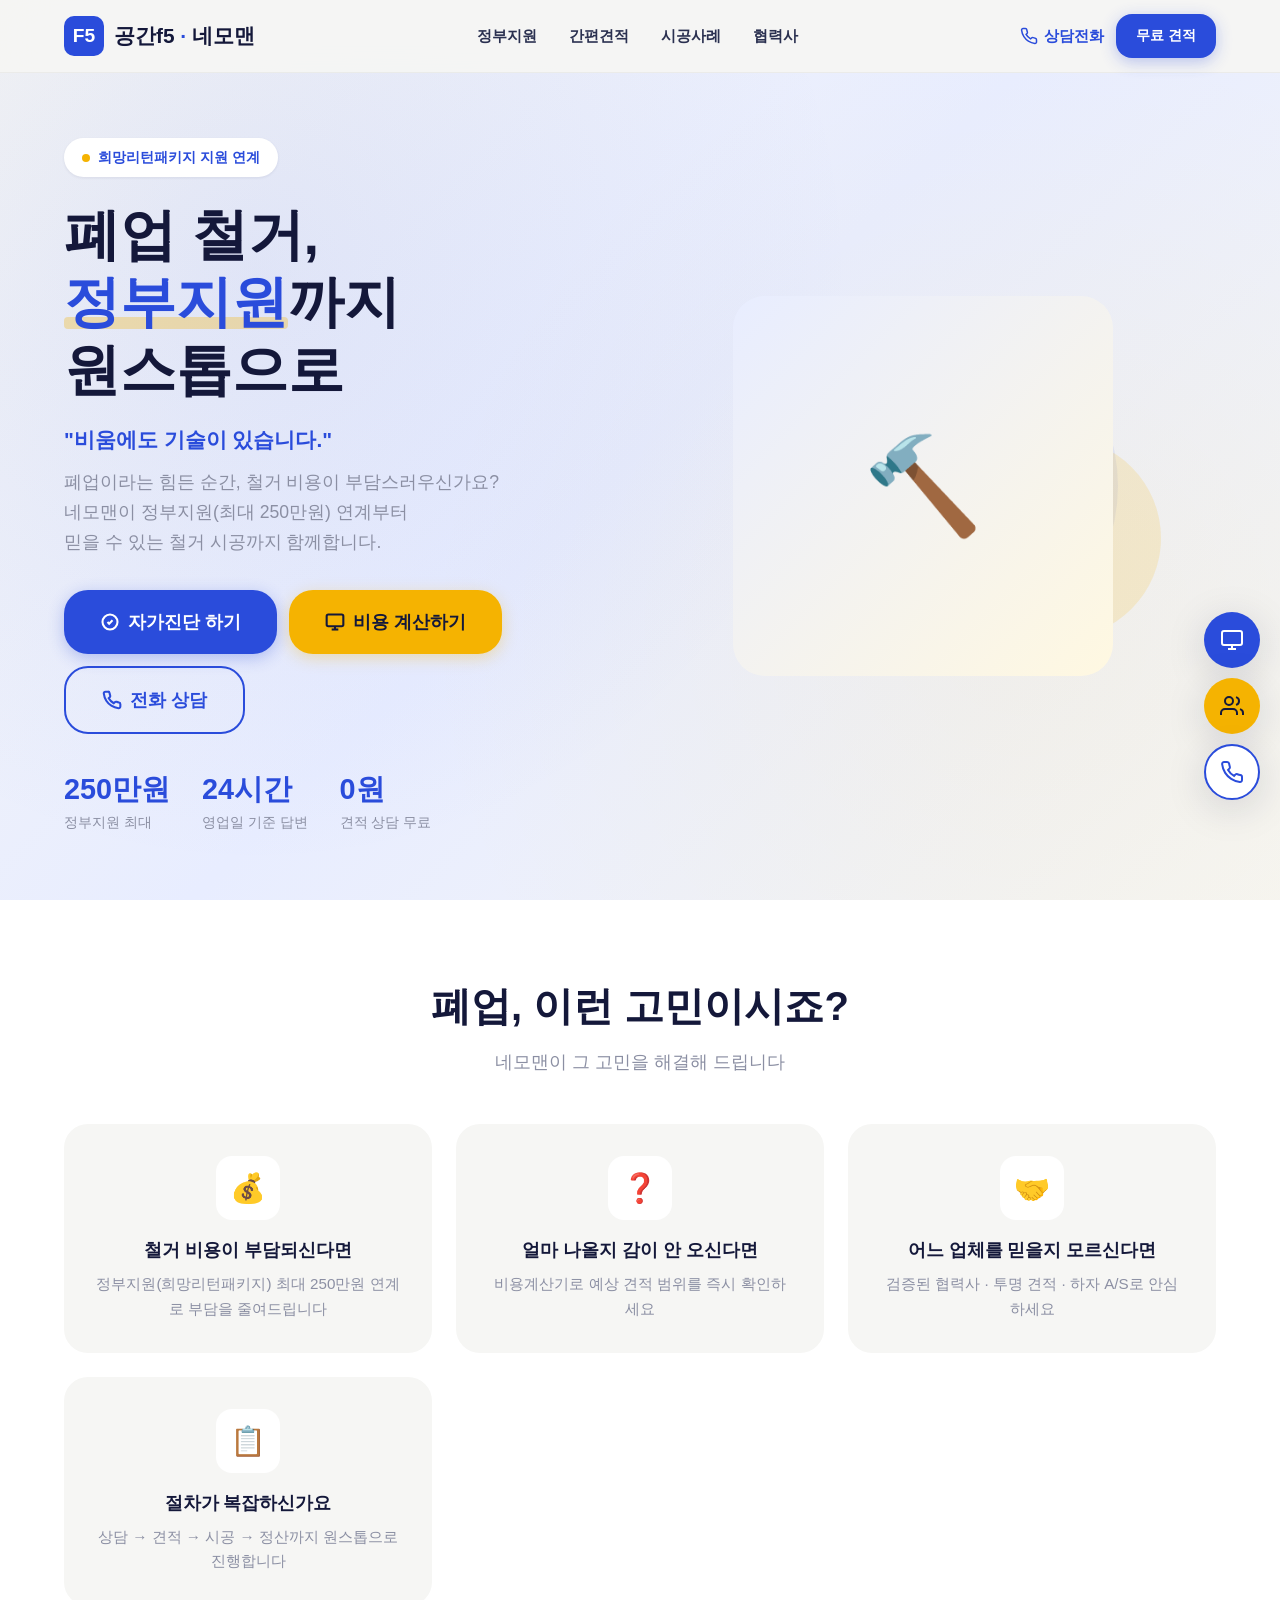
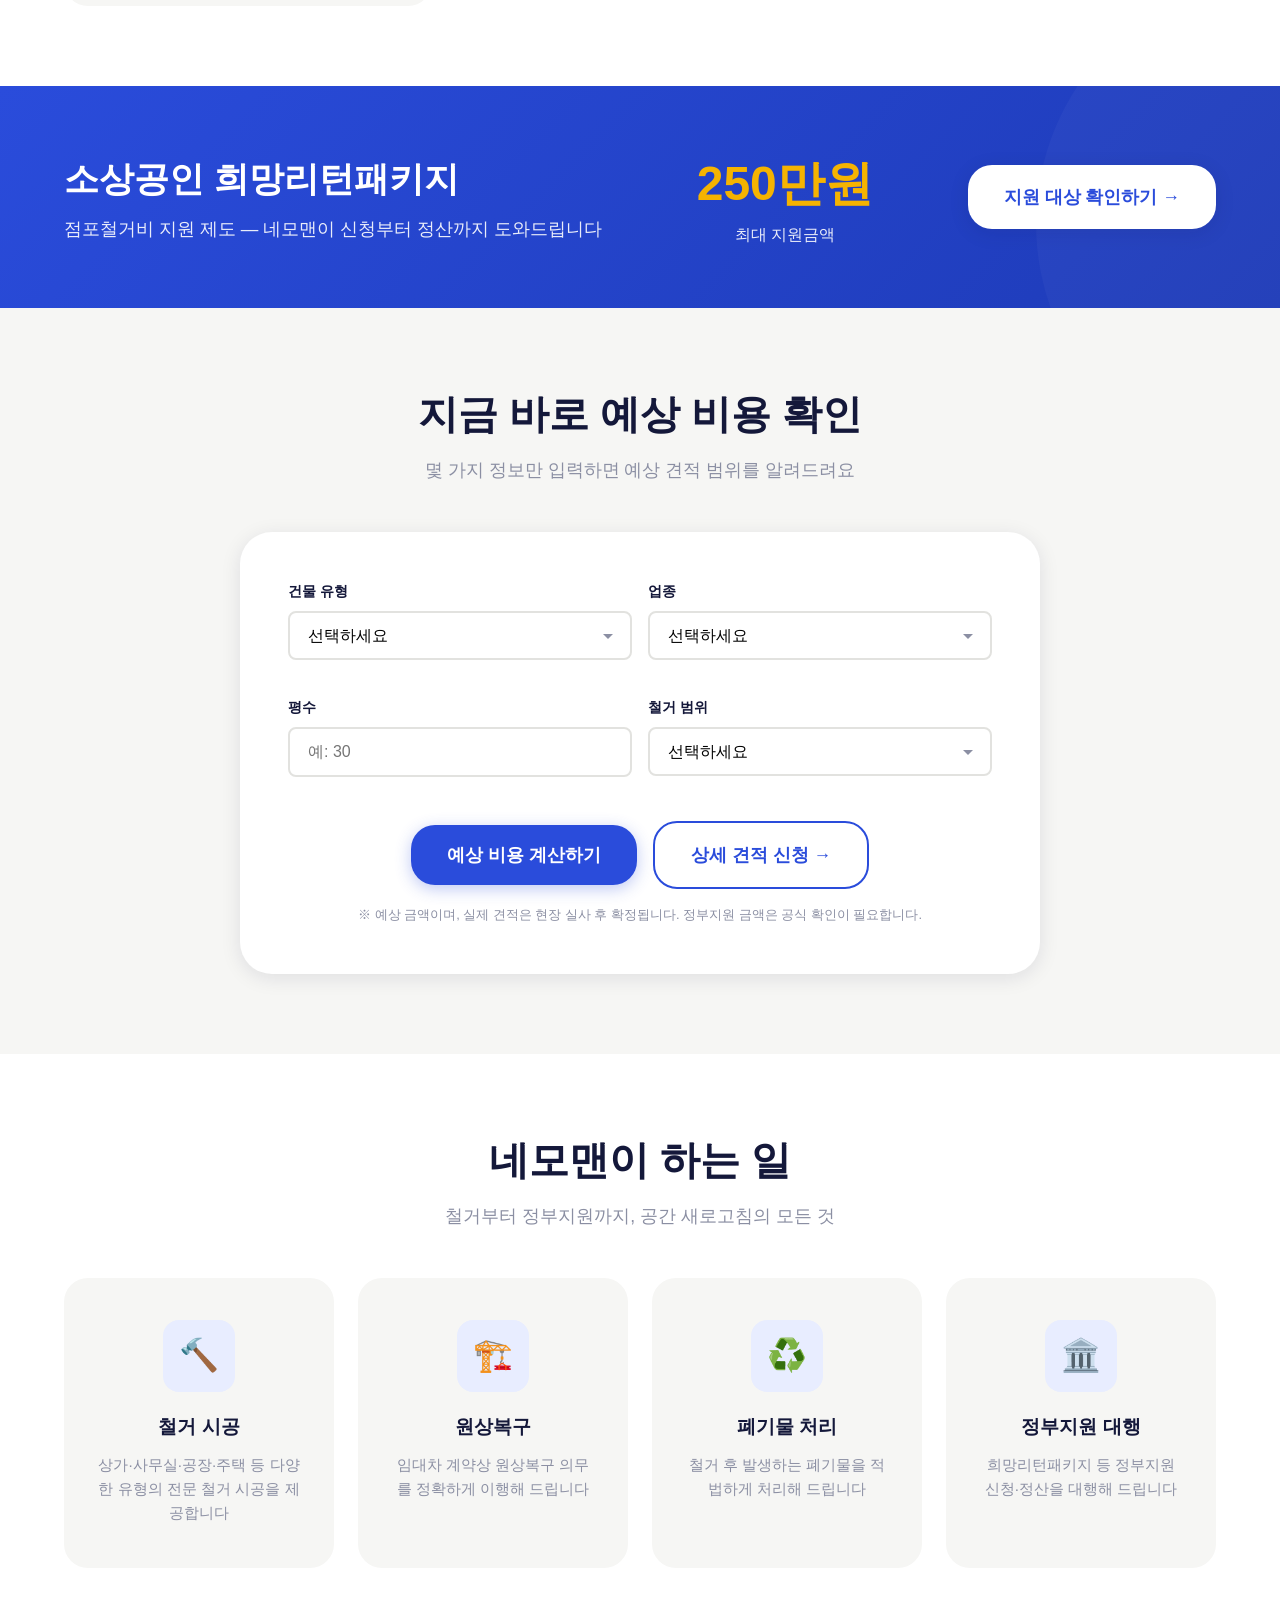
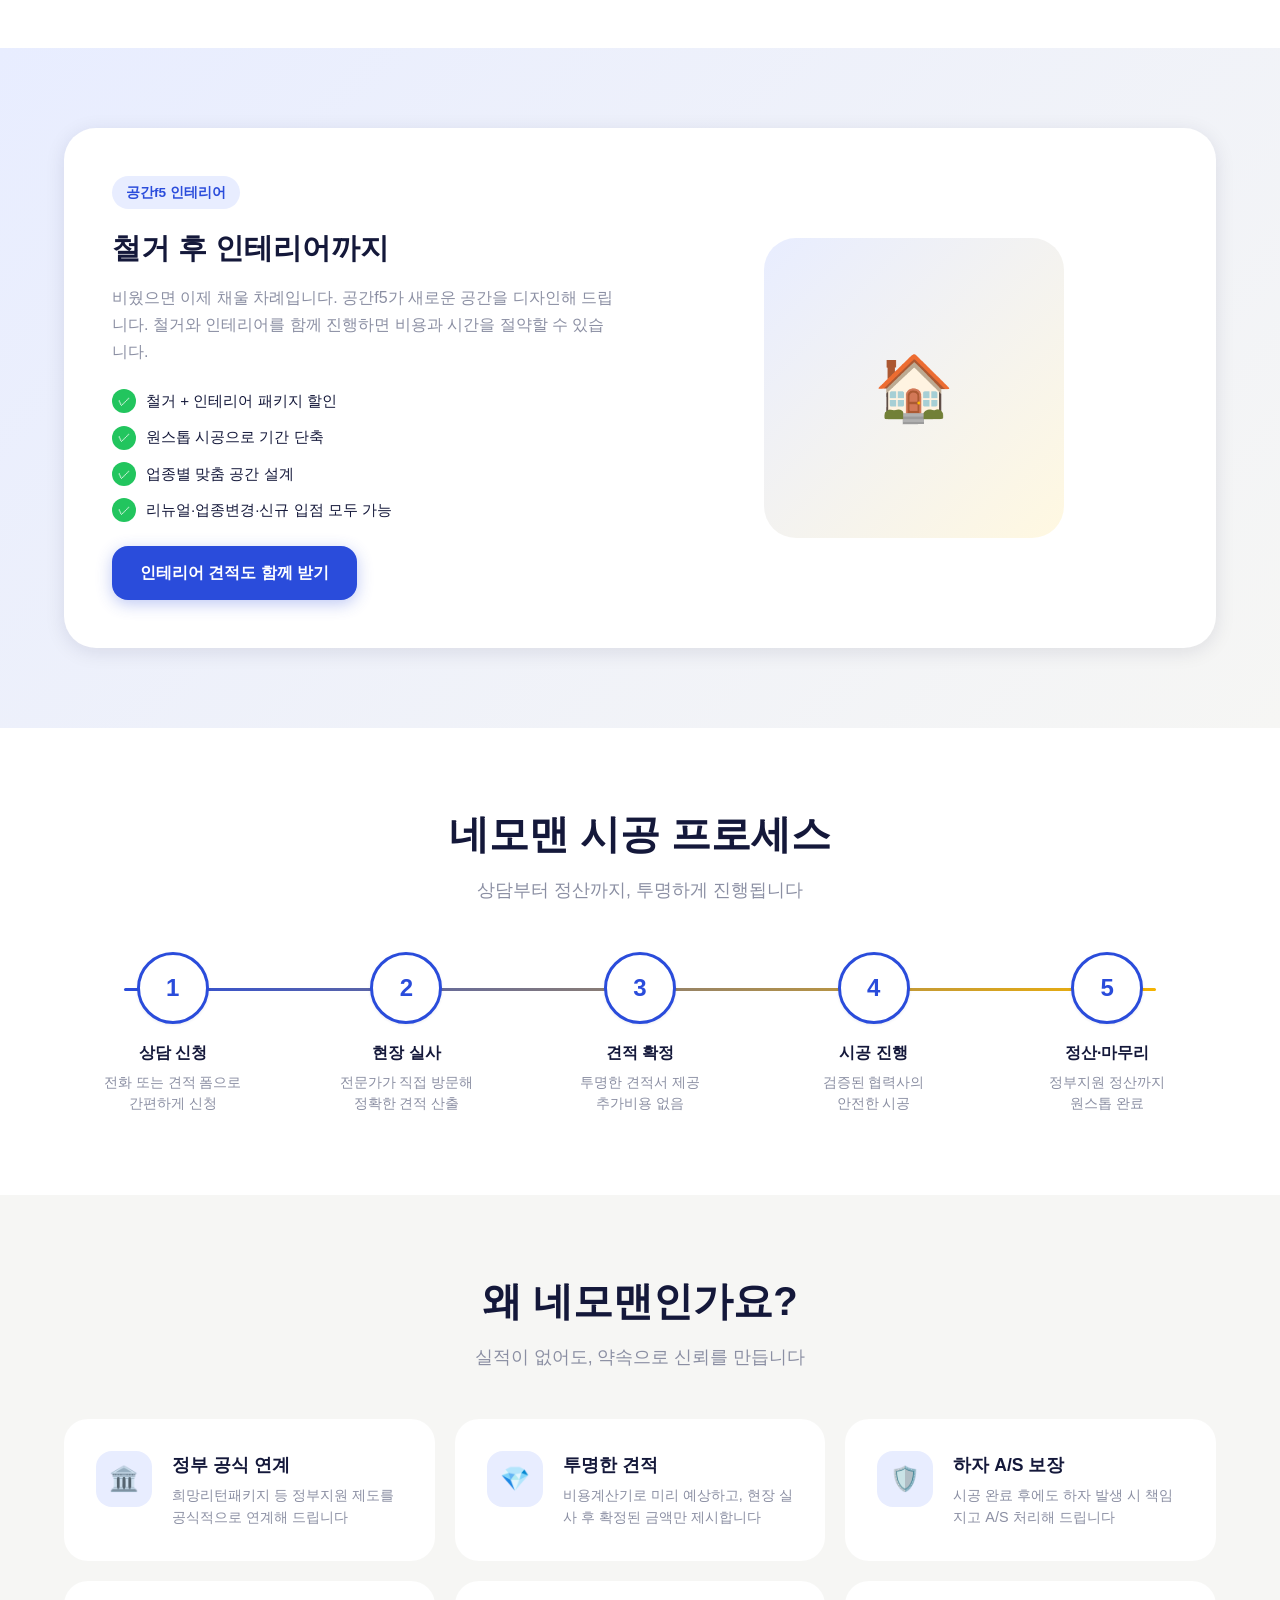
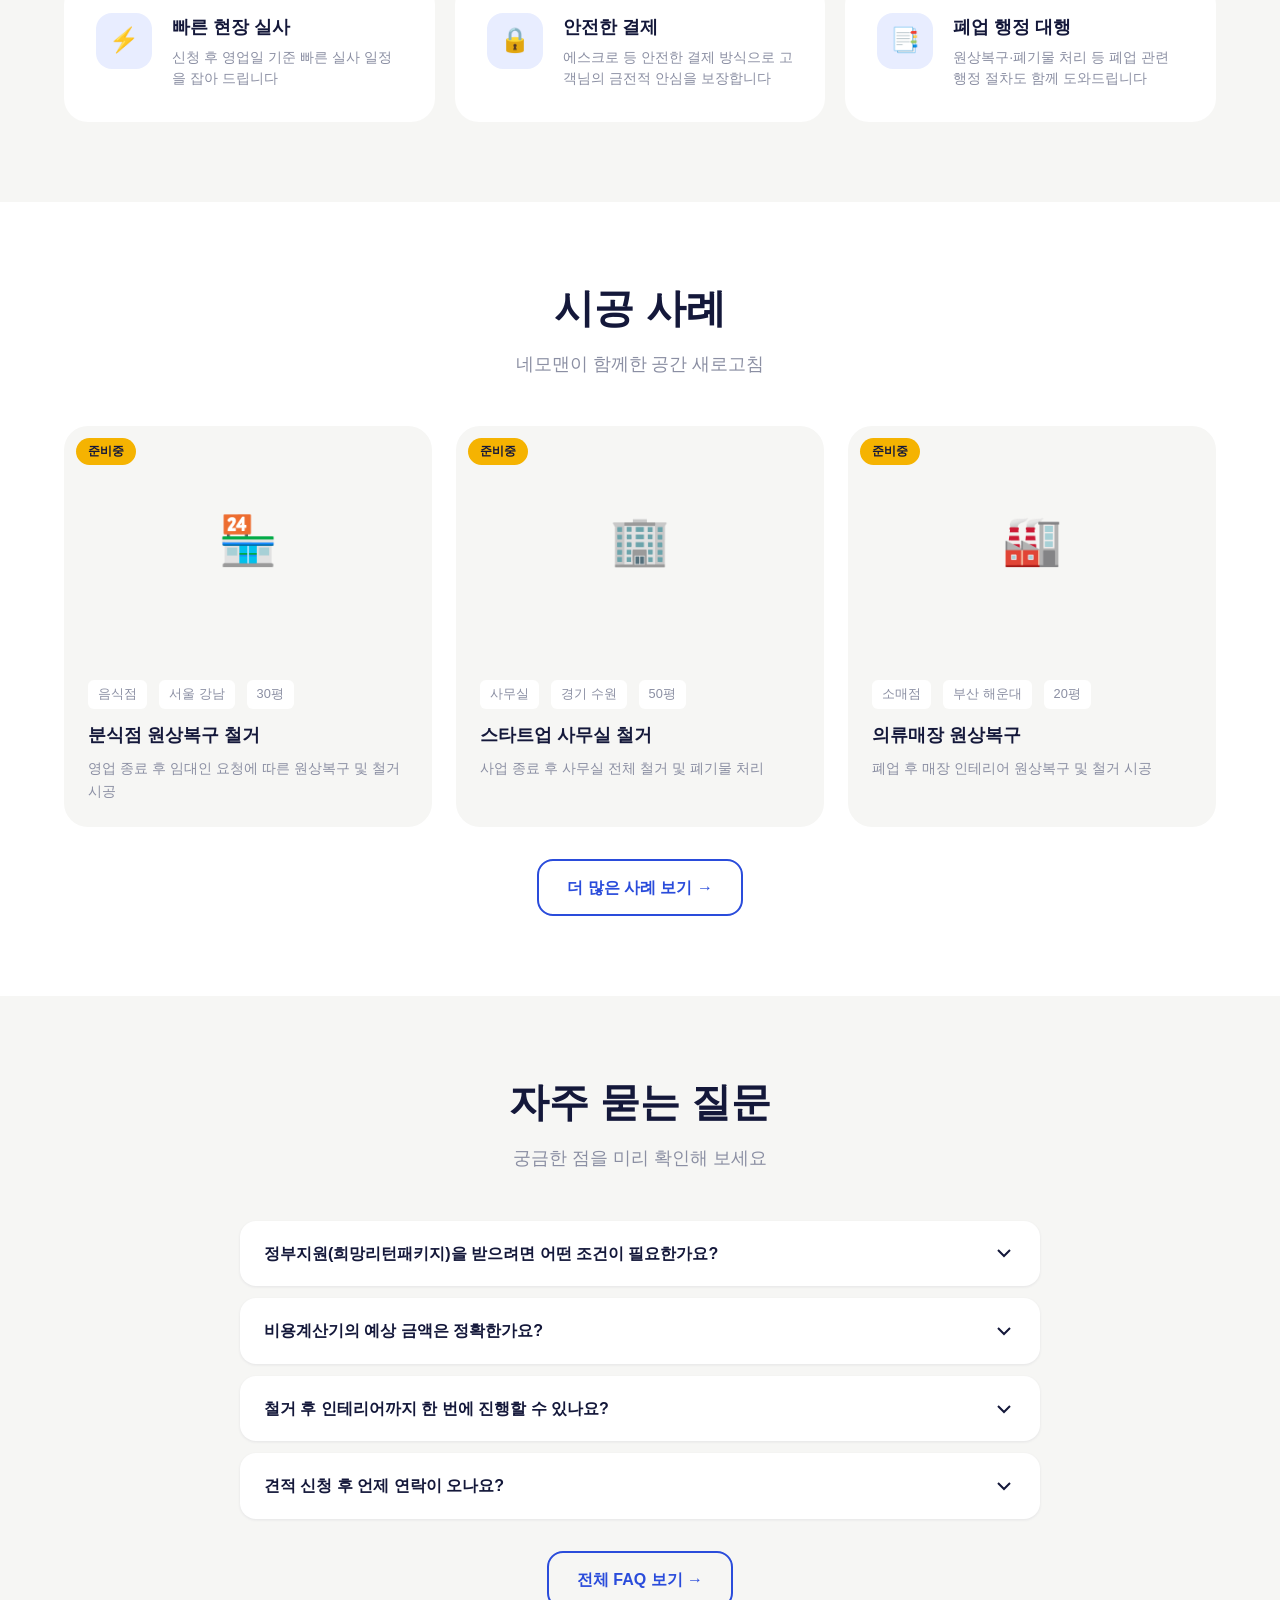
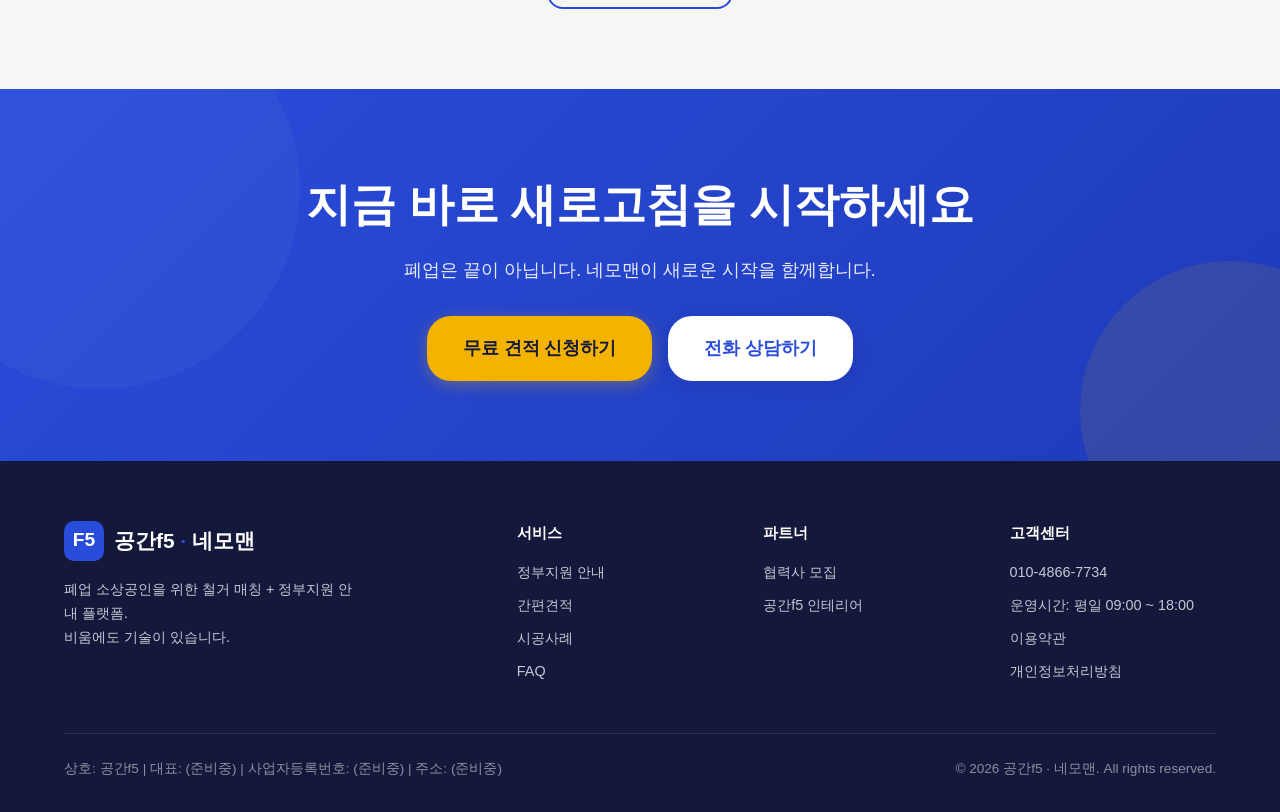
==== commit 59d46ddf: "통합 상담 페이지(consult.html) 추가: 욕실·철거 상담 + 사진 첨부, 전화번호 010-4866-7734로 교체 - consult.html: 전화/카카오(준비 중)/간편" ====
--- a/page/index.html
+++ b/page/index.html
@@ -853,7 +853,7 @@
                 <a href="partner.html">협력사</a>
             </nav>
             <div class="header-actions">
-                <a href="tel:010-0000-0000" class="phone-link">
+                <a href="tel:01048667734" class="phone-link">
                     <svg viewBox="0 0 24 24" fill="none" stroke="currentColor" stroke-width="2"><path d="M22 16.92v3a2 2 0 0 1-2.18 2 19.79 19.79 0 0 1-8.63-3.07 19.5 19.5 0 0 1-6-6 19.79 19.79 0 0 1-3.07-8.67A2 2 0 0 1 4.11 2h3a2 2 0 0 1 2 1.72c.127.96.361 1.903.7 2.81a2 2 0 0 1-.45 2.11L8.09 9.91a16 16 0 0 0 6 6l1.27-1.27a2 2 0 0 1 2.11-.45c.907.339 1.85.573 2.81.7A2 2 0 0 1 22 16.92z"/></svg>
                     상담전화
                 </a>
@@ -906,7 +906,7 @@
                         <svg width="20" height="20" viewBox="0 0 24 24" fill="none" stroke="currentColor" stroke-width="2.5"><rect x="2" y="3" width="20" height="14" rx="2"/><line x1="8" y1="21" x2="16" y2="21"/><line x1="12" y1="17" x2="12" y2="21"/></svg>
                         비용 계산하기
                     </a>
-                    <a href="tel:010-0000-0000" class="btn btn-outline btn-lg">
+                    <a href="tel:01048667734" class="btn btn-outline btn-lg">
                         <svg width="20" height="20" viewBox="0 0 24 24" fill="none" stroke="currentColor" stroke-width="2.5"><path d="M22 16.92v3a2 2 0 0 1-2.18 2 19.79 19.79 0 0 1-8.63-3.07 19.5 19.5 0 0 1-6-6 19.79 19.79 0 0 1-3.07-8.67A2 2 0 0 1 4.11 2h3a2 2 0 0 1 2 1.72c.127.96.361 1.903.7 2.81a2 2 0 0 1-.45 2.11L8.09 9.91a16 16 0 0 0 6 6l1.27-1.27a2 2 0 0 1 2.11-.45c.907.339 1.85.573 2.81.7A2 2 0 0 1 22 16.92z"/></svg>
                         전화 상담
                     </a>
@@ -1303,7 +1303,7 @@
             <p>폐업은 끝이 아닙니다. 네모맨이 새로운 시작을 함께합니다.</p>
             <div class="btn-group">
                 <a href="estimate.html" class="btn btn-accent btn-lg">무료 견적 신청하기</a>
-                <a href="tel:010-0000-0000" class="btn btn-white btn-lg">전화 상담하기</a>
+                <a href="tel:01048667734" class="btn btn-white btn-lg">전화 상담하기</a>
             </div>
         </div>
     </section>
@@ -1333,7 +1333,7 @@
                 </div>
                 <div class="footer-col">
                     <h4>고객센터</h4>
-                    <a href="tel:010-0000-0000">010-0000-0000</a>
+                    <a href="tel:01048667734">010-4866-7734</a>
                     <a href="#">운영시간: 평일 09:00 ~ 18:00</a>
                     <a href="terms.html">이용약관</a>
                     <a href="privacy.html">개인정보처리방침</a>
@@ -1358,7 +1358,7 @@
             <svg viewBox="0 0 24 24" fill="none" stroke="currentColor" stroke-width="2"><path d="M17 21v-2a4 4 0 0 0-4-4H5a4 4 0 0 0-4 4v2"/><circle cx="9" cy="7" r="4"/><path d="M23 21v-2a4 4 0 0 0-3-3.87"/><path d="M16 3.13a4 4 0 0 1 0 7.75"/></svg>
             <span class="tooltip">협력사 입점</span>
         </a>
-        <a href="tel:010-0000-0000" class="floating-btn phone">
+        <a href="tel:01048667734" class="floating-btn phone">
             <svg viewBox="0 0 24 24" fill="none" stroke="currentColor" stroke-width="2"><path d="M22 16.92v3a2 2 0 0 1-2.18 2 19.79 19.79 0 0 1-8.63-3.07 19.5 19.5 0 0 1-6-6 19.79 19.79 0 0 1-3.07-8.67A2 2 0 0 1 4.11 2h3a2 2 0 0 1 2 1.72c.127.96.361 1.903.7 2.81a2 2 0 0 1-.45 2.11L8.09 9.91a16 16 0 0 0 6 6l1.27-1.27a2 2 0 0 1 2.11-.45c.907.339 1.85.573 2.81.7A2 2 0 0 1 22 16.92z"/></svg>
             <span class="tooltip">전화상담</span>
         </a>
